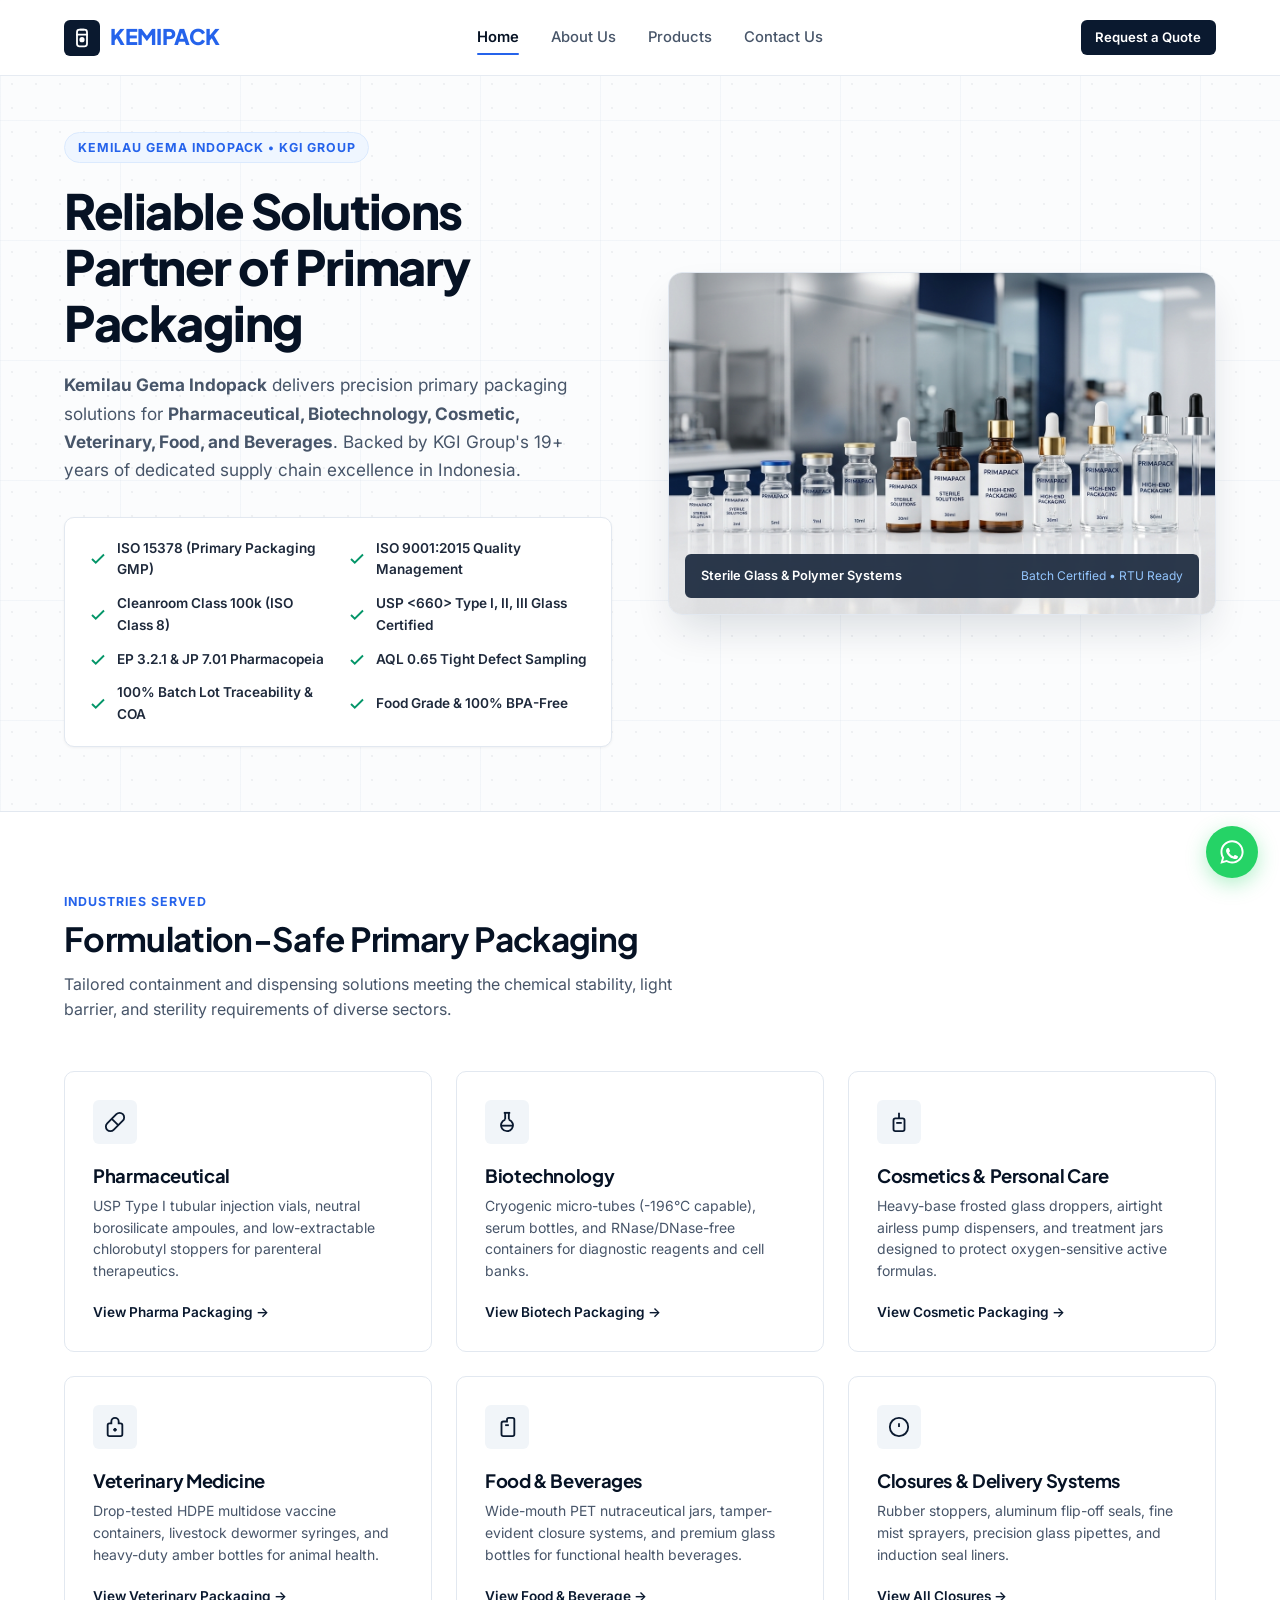
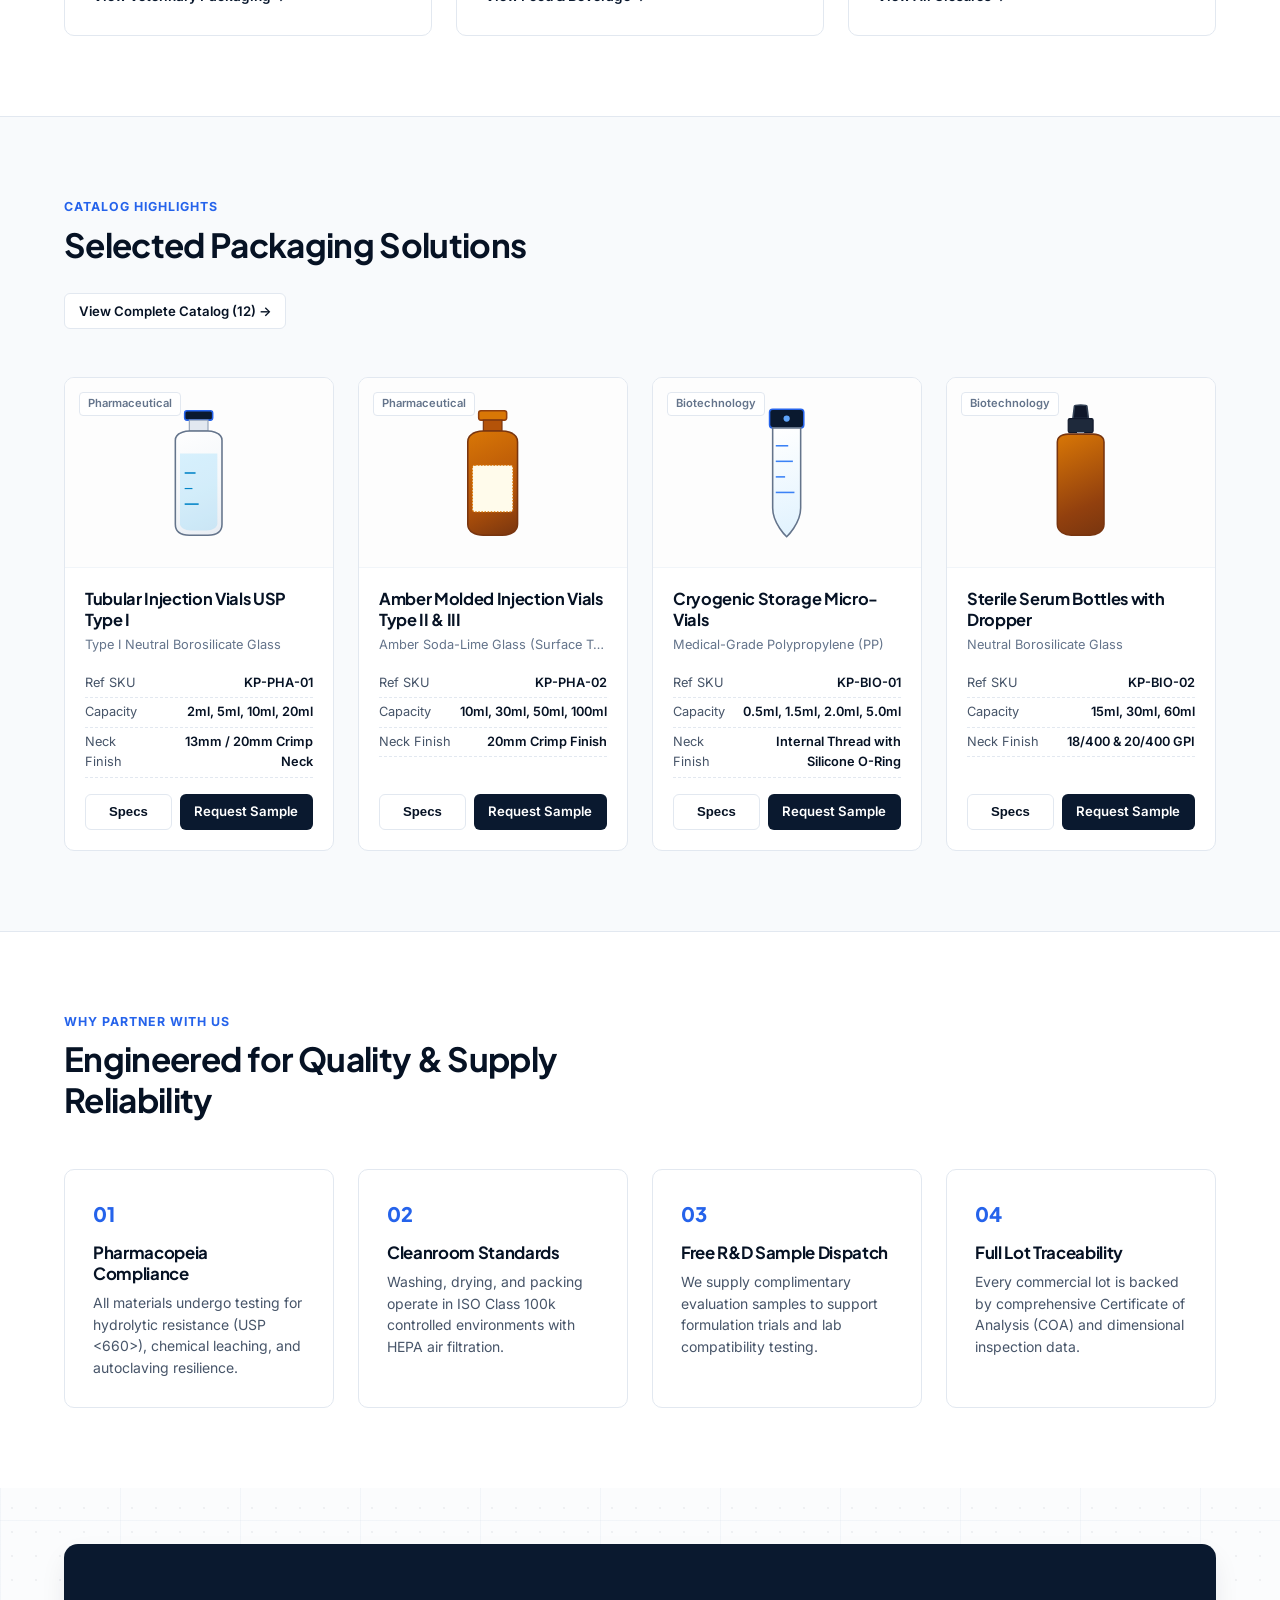
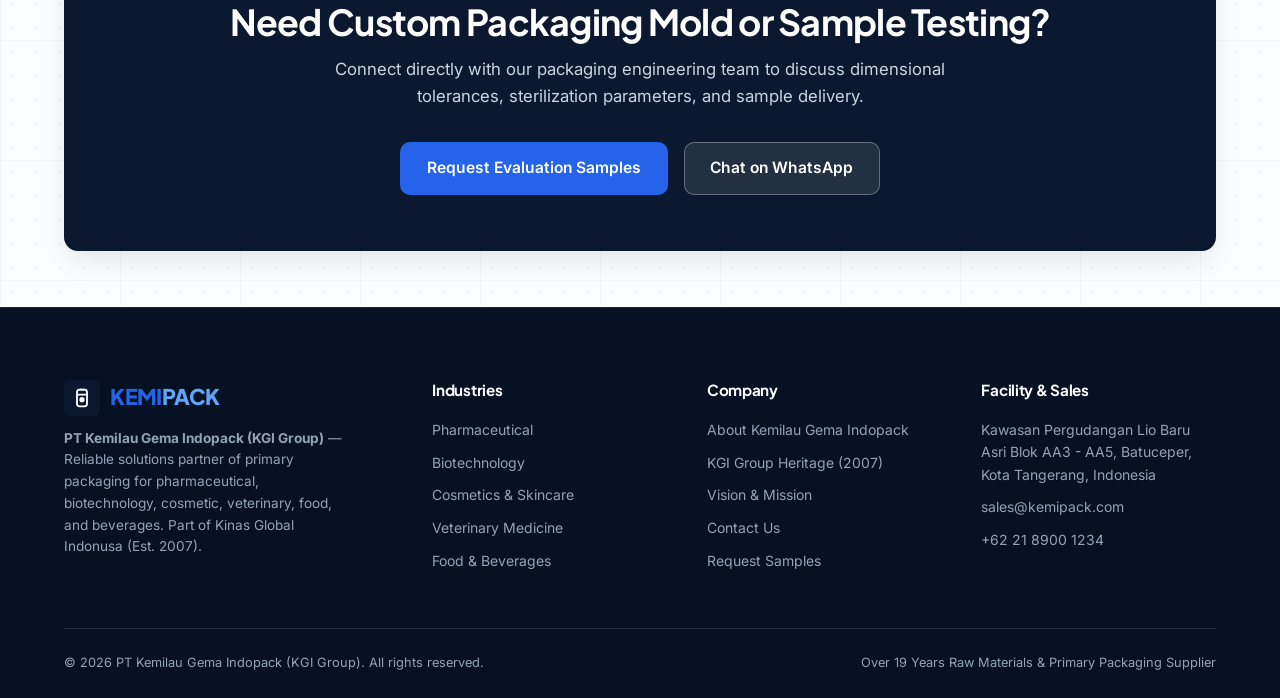
==== index.html @ 0307cdf8 "Initial commit for Kemi-Pack website" ====
<!DOCTYPE html>
<html lang="en">
<head>
  <meta charset="UTF-8">
  <meta name="viewport" content="width=device-width, initial-scale=1.0">
  <title>Kemi Pack — Primary Packaging Solutions Partner</title>
  <meta name="description" content="Reliable solutions partner of primary packaging for pharmaceutical, biotechnology, cosmetic, veterinary, food, and beverages. ISO 15378 and cleanroom standards.">
  
  <link rel="stylesheet" href="css/style.css">
</head>
<body>

  <!-- Site Header -->
  <header class="site-header">
    <div class="container nav-wrapper">
      <a href="index.html" class="brand-logo" aria-label="Kemi Pack Home">
        <div class="brand-icon">
          <svg viewBox="0 0 24 24" fill="none" stroke="currentColor" stroke-width="2.2" stroke-linecap="round" stroke-linejoin="round">
            <rect x="6" y="2" width="12" height="20" rx="3" />
            <line x1="10" y1="2" x2="14" y2="2" />
            <line x1="6" y1="8" x2="18" y2="8" />
            <circle cx="12" cy="14" r="2" fill="currentColor" />
          </svg>
        </div>
        <span>KEMI<span>PACK</span></span>
      </a>

      <nav aria-label="Main Navigation">
        <ul class="nav-menu">
          <li><a href="index.html" class="nav-link active">Home</a></li>
          <li><a href="about.html" class="nav-link">About Us</a></li>
          <li><a href="products.html" class="nav-link">Products</a></li>
          <li><a href="contact.html" class="nav-link">Contact Us</a></li>
        </ul>
      </nav>

      <div class="nav-actions">
        <a href="contact.html" class="btn btn-primary btn-sm">Request a Quote</a>
        <button class="mobile-toggle" aria-label="Toggle navigation menu" aria-expanded="false">
          <span></span>
          <span></span>
          <span></span>
        </button>
      </div>
    </div>
  </header>

  <!-- Mobile Drawer Menu -->
  <div class="mobile-drawer" role="dialog" aria-modal="true">
    <a href="index.html" class="nav-link active">Home</a>
    <a href="about.html" class="nav-link">About Us</a>
    <a href="products.html" class="nav-link">Products</a>
    <a href="contact.html" class="nav-link">Contact Us</a>
    <a href="contact.html" class="btn btn-primary" style="margin-top: 0.5rem; text-align: center;">Request a Quote (RFQ)</a>
  </div>

  <main>
    <!-- Hero Section with Real Packaging Hero Banner -->
    <section class="hero">
      <div class="container hero-grid">
        <div class="hero-content">
          <div class="hero-tag">
            KEMILAU GEMA INDOPACK &bull; KGI GROUP
          </div>
          <h1 class="hero-title">
            Reliable Solutions Partner of Primary Packaging
          </h1>
          <p class="hero-desc">
            <strong>Kemilau Gema Indopack</strong> delivers precision primary packaging solutions for <strong>Pharmaceutical, Biotechnology, Cosmetic, Veterinary, Food, and Beverages</strong>. Backed by KGI Group's 19+ years of dedicated supply chain excellence in Indonesia.
          </p>
          <!-- Expanded ISO & Regulatory Standards Checklist -->
          <div class="hero-iso-checklist">
            <div class="hero-iso-item">
              <svg viewBox="0 0 24 24" fill="none" stroke="currentColor" stroke-width="2.5"><polyline points="20 6 9 17 4 12"/></svg>
              <span>ISO 15378 (Primary Packaging GMP)</span>
            </div>
            <div class="hero-iso-item">
              <svg viewBox="0 0 24 24" fill="none" stroke="currentColor" stroke-width="2.5"><polyline points="20 6 9 17 4 12"/></svg>
              <span>ISO 9001:2015 Quality Management</span>
            </div>
            <div class="hero-iso-item">
              <svg viewBox="0 0 24 24" fill="none" stroke="currentColor" stroke-width="2.5"><polyline points="20 6 9 17 4 12"/></svg>
              <span>Cleanroom Class 100k (ISO Class 8)</span>
            </div>
            <div class="hero-iso-item">
              <svg viewBox="0 0 24 24" fill="none" stroke="currentColor" stroke-width="2.5"><polyline points="20 6 9 17 4 12"/></svg>
              <span>USP &lt;660&gt; Type I, II, III Glass Certified</span>
            </div>
            <div class="hero-iso-item">
              <svg viewBox="0 0 24 24" fill="none" stroke="currentColor" stroke-width="2.5"><polyline points="20 6 9 17 4 12"/></svg>
              <span>EP 3.2.1 &amp; JP 7.01 Pharmacopeia</span>
            </div>
            <div class="hero-iso-item">
              <svg viewBox="0 0 24 24" fill="none" stroke="currentColor" stroke-width="2.5"><polyline points="20 6 9 17 4 12"/></svg>
              <span>AQL 0.65 Tight Defect Sampling</span>
            </div>
            <div class="hero-iso-item">
              <svg viewBox="0 0 24 24" fill="none" stroke="currentColor" stroke-width="2.5"><polyline points="20 6 9 17 4 12"/></svg>
              <span>100% Batch Lot Traceability &amp; COA</span>
            </div>
            <div class="hero-iso-item">
              <svg viewBox="0 0 24 24" fill="none" stroke="currentColor" stroke-width="2.5"><polyline points="20 6 9 17 4 12"/></svg>
              <span>Food Grade &amp; 100% BPA-Free</span>
            </div>
          </div>
        </div>

        <!-- Real Photographic Hero Banner -->
        <div class="hero-banner-container">
          <img src="assets/hero-banner.jpg" alt="Kemi Pack Pharmaceutical and Cosmetic Primary Packaging Line" class="hero-banner-img">
          <div class="hero-banner-badge">
            <span>Sterile Glass &amp; Polymer Systems</span>
            <span>Batch Certified • RTU Ready</span>
          </div>
        </div>
      </div>
    </section>

    <!-- Industry Sectors (Clean 3x2 Grid) -->
    <section class="section" style="background: var(--color-white); border-top: 1px solid var(--slate-200);">
      <div class="container">
        <div class="section-head">
          <div class="section-subtitle">Industries Served</div>
          <h2 class="section-title">Formulation-Safe Primary Packaging</h2>
          <p class="section-desc">
            Tailored containment and dispensing solutions meeting the chemical stability, light barrier, and sterility requirements of diverse sectors.
          </p>
        </div>

        <div class="industry-grid">
          <!-- Pharmaceutical -->
          <div class="industry-box">
            <div class="industry-icon">
              <svg width="22" height="22" viewBox="0 0 24 24" fill="none" stroke="currentColor" stroke-width="2"><path d="m10.5 20.5 10-10a4.95 4.95 0 1 0-7-7l-10 10a4.95 4.95 0 1 0 7 7Z"/><path d="m8.5 8.5 7 7"/></svg>
            </div>
            <h3>Pharmaceutical</h3>
            <p>USP Type I tubular injection vials, neutral borosilicate ampoules, and low-extractable chlorobutyl stoppers for parenteral therapeutics.</p>
            <a href="products.html?category=pharma" class="industry-link">View Pharma Packaging &rarr;</a>
          </div>

          <!-- Biotechnology -->
          <div class="industry-box">
            <div class="industry-icon">
              <svg width="22" height="22" viewBox="0 0 24 24" fill="none" stroke="currentColor" stroke-width="2"><path d="M10 2v7.31"/><path d="M14 9.3V1.99"/><path d="M8.5 2h7"/><path d="M14 9.3a6.5 6.5 0 1 1-4 0"/><path d="M5.52 16h12.96"/></svg>
            </div>
            <h3>Biotechnology</h3>
            <p>Cryogenic micro-tubes (-196°C capable), serum bottles, and RNase/DNase-free containers for diagnostic reagents and cell banks.</p>
            <a href="products.html?category=biotech" class="industry-link">View Biotech Packaging &rarr;</a>
          </div>

          <!-- Cosmetics -->
          <div class="industry-box">
            <div class="industry-icon">
              <svg width="22" height="22" viewBox="0 0 24 24" fill="none" stroke="currentColor" stroke-width="2"><path d="M12 2v6"/><path d="M8 8h8a2 2 0 0 1 2 2v10a2 2 0 0 1-2 2H8a2 2 0 0 1-2-2V10a2 2 0 0 1 2-2Z"/><path d="M9 13h6"/></svg>
            </div>
            <h3>Cosmetics &amp; Personal Care</h3>
            <p>Heavy-base frosted glass droppers, airtight airless pump dispensers, and treatment jars designed to protect oxygen-sensitive active formulas.</p>
            <a href="products.html?category=cosmetic" class="industry-link">View Cosmetic Packaging &rarr;</a>
          </div>

          <!-- Veterinary -->
          <div class="industry-box">
            <div class="industry-icon">
              <svg width="22" height="22" viewBox="0 0 24 24" fill="none" stroke="currentColor" stroke-width="2"><path d="M12 2a4 4 0 0 0-4 4v2H6a2 2 0 0 0-2 2v10a2 2 0 0 0 2 2h12a2 2 0 0 0 2-2V10a2 2 0 0 0-2-2h-2V6a4 4 0 0 0-4-4Z"/><line x1="12" y1="13" x2="12" y2="17"/><line x1="10" y1="15" x2="14" y2="15"/></svg>
            </div>
            <h3>Veterinary Medicine</h3>
            <p>Drop-tested HDPE multidose vaccine containers, livestock dewormer syringes, and heavy-duty amber bottles for animal health.</p>
            <a href="products.html?category=vet" class="industry-link">View Veterinary Packaging &rarr;</a>
          </div>

          <!-- Food & Beverages -->
          <div class="industry-box">
            <div class="industry-icon">
              <svg width="22" height="22" viewBox="0 0 24 24" fill="none" stroke="currentColor" stroke-width="2"><path d="M18 2h-4a2 2 0 0 0-2 2v2H8a2 2 0 0 0-2 2v12a2 2 0 0 0 2 2h10a2 2 0 0 0 2-2V4a2 2 0 0 0-2-2Z"/><path d="M10 10h4"/></svg>
            </div>
            <h3>Food &amp; Beverages</h3>
            <p>Wide-mouth PET nutraceutical jars, tamper-evident closure systems, and premium glass bottles for functional health beverages.</p>
            <a href="products.html?category=food" class="industry-link">View Food &amp; Beverage &rarr;</a>
          </div>

          <!-- Specialty Closures -->
          <div class="industry-box">
            <div class="industry-icon">
              <svg width="22" height="22" viewBox="0 0 24 24" fill="none" stroke="currentColor" stroke-width="2"><circle cx="12" cy="12" r="10"/><line x1="12" y1="8" x2="12" y2="12"/><line x1="12" y1="16" x2="12.01" y2="16"/></svg>
            </div>
            <h3>Closures &amp; Delivery Systems</h3>
            <p>Rubber stoppers, aluminum flip-off seals, fine mist sprayers, precision glass pipettes, and induction seal liners.</p>
            <a href="products.html" class="industry-link">View All Closures &rarr;</a>
          </div>
        </div>
      </div>
    </section>

    <!-- Featured Products Showcase -->
    <section class="section" style="background: var(--color-bg-light); border-top: 1px solid var(--slate-200);">
      <div class="container">
        <div class="section-head" style="display: flex; justify-content: space-between; align-items: flex-end; flex-wrap: wrap; gap: 1rem;">
          <div>
            <div class="section-subtitle">Catalog Highlights</div>
            <h2 class="section-title">Selected Packaging Solutions</h2>
          </div>
          <a href="products.html" class="btn btn-outline btn-sm">
            View Complete Catalog (12) &rarr;
          </a>
        </div>

        <div class="showcase-grid" id="featuredProductsGrid">
          <!-- Populated via js/main.js -->
        </div>
      </div>
    </section>

    <!-- Core Quality Pillars -->
    <section class="section" style="background: var(--color-white); border-top: 1px solid var(--slate-200);">
      <div class="container">
        <div class="section-head">
          <div class="section-subtitle">Why Partner With Us</div>
          <h2 class="section-title">Engineered for Quality &amp; Supply Reliability</h2>
        </div>

        <div class="pillars-grid">
          <div class="pillar-card">
            <div class="pillar-index">01</div>
            <h4>Pharmacopeia Compliance</h4>
            <p>All materials undergo testing for hydrolytic resistance (USP &lt;660&gt;), chemical leaching, and autoclaving resilience.</p>
          </div>
          <div class="pillar-card">
            <div class="pillar-index">02</div>
            <h4>Cleanroom Standards</h4>
            <p>Washing, drying, and packing operate in ISO Class 100k controlled environments with HEPA air filtration.</p>
          </div>
          <div class="pillar-card">
            <div class="pillar-index">03</div>
            <h4>Free R&amp;D Sample Dispatch</h4>
            <p>We supply complimentary evaluation samples to support formulation trials and lab compatibility testing.</p>
          </div>
          <div class="pillar-card">
            <div class="pillar-index">04</div>
            <h4>Full Lot Traceability</h4>
            <p>Every commercial lot is backed by comprehensive Certificate of Analysis (COA) and dimensional inspection data.</p>
          </div>
        </div>
      </div>
    </section>

    <!-- CTA Section -->
    <section class="section-sm">
      <div class="container">
        <div class="cta-box">
          <h2>Need Custom Packaging Mold or Sample Testing?</h2>
          <p>
            Connect directly with our packaging engineering team to discuss dimensional tolerances, sterilization parameters, and sample delivery.
          </p>
          <div class="cta-buttons">
            <a href="contact.html" class="btn btn-accent btn-lg">Request Evaluation Samples</a>
            <a href="https://wa.me/6281234567890?text=Hello%20Kemi%20Pack,%20we%20would%20like%20to%20inquire%20about%20primary%20packaging%20solutions" target="_blank" rel="noopener" class="btn btn-outline btn-lg" style="background: rgba(255,255,255,0.1); border-color: rgba(255,255,255,0.3); color: #fff;">Chat on WhatsApp</a>
          </div>
        </div>
      </div>
    </section>
  </main>

  <!-- Product Modal -->
  <div class="modal-overlay" id="productQuickModal" role="dialog" aria-modal="true">
    <div class="modal-container">
      <button class="modal-close-btn" aria-label="Close modal">&times;</button>
      <div class="modal-grid">
        <div class="modal-image-col" id="modalProductImage"></div>
        <div class="modal-info-col">
          <h3 style="font-size: 1.4rem; color: var(--navy-950); margin-bottom: 0.25rem;" id="modalProductTitle"></h3>
          <div style="font-size: 0.825rem; color: var(--slate-500); margin-bottom: 1rem;" id="modalProductSku"></div>
          <p id="modalProductDesc" style="font-size: 0.9rem; color: var(--slate-600); line-height: 1.55; margin-bottom: 1.25rem;"></p>
          
          <h4 style="font-size: 0.85rem; text-transform: uppercase; letter-spacing: 0.05em; color: var(--navy-950); margin-bottom: 0.5rem;">Technical Specifications:</h4>
          <div id="modalProductSpecs"></div>

          <div style="margin-top: 1.5rem; display: flex; gap: 0.75rem;">
            <a href="contact.html" id="modalRequestSampleBtn" class="btn btn-primary btn-sm">Request Sample</a>
            <button class="btn btn-outline btn-sm" onclick="document.getElementById('productQuickModal').classList.remove('active'); document.body.style.overflow='';">Close</button>
          </div>
        </div>
      </div>
    </div>
  </div>

  <!-- Floating WhatsApp Action -->
  <a href="https://wa.me/6281234567890?text=Hello%20Kemi%20Pack,%20we%20would%20like%20to%20inquire%20about%20primary%20packaging%20solutions" target="_blank" rel="noopener" class="floating-wa-btn" aria-label="Chat on WhatsApp">
    <svg viewBox="0 0 24 24" fill="currentColor">
      <path d="M12.04 2c-5.46 0-9.91 4.45-9.91 9.91 0 1.75.46 3.45 1.32 4.95L2.05 22l5.25-1.38c1.45.79 3.08 1.21 4.74 1.21 5.46 0 9.91-4.45 9.91-9.91 0-2.65-1.03-5.14-2.9-7.01A9.816 9.816 0 0 0 12.04 2m.01 1.67c2.2 0 4.26.86 5.82 2.42a8.225 8.225 0 0 1 2.41 5.83c0 4.54-3.7 8.24-8.24 8.24-1.48 0-2.93-.4-4.2-1.15l-.3-.18-3.12.82.83-3.04-.2-.31a8.196 8.196 0 0 1-1.26-4.38c0-4.54 3.7-8.24 8.24-8.24m4.52 11.66c-.25-.13-1.47-.72-1.7-.81-.23-.08-.39-.13-.56.13-.17.25-.64.81-.79.97-.14.17-.29.19-.54.06-.25-.13-1.06-.39-2.03-1.25-.75-.67-1.26-1.5-1.41-1.75-.14-.25-.02-.39.11-.51.11-.11.25-.29.37-.44.13-.14.17-.25.25-.42.08-.17.04-.31-.02-.44-.06-.13-.56-1.35-.77-1.85-.2-.49-.4-.42-.56-.43h-.47c-.17 0-.44.06-.67.31-.23.25-.88.86-.88 2.1 0 1.24.9 2.44 1.03 2.61.13.17 1.78 2.71 4.3 3.8.6.26 1.07.41 1.44.53.61.19 1.16.17 1.6.1.49-.07 1.47-.6 1.68-1.18.21-.58.21-1.08.15-1.18-.06-.1-.23-.17-.48-.29z"/>
    </svg>
  </a>

  <!-- Footer -->
  <footer class="site-footer">
    <div class="container">
      <div class="footer-grid">
        <div>
          <a href="index.html" class="brand-logo" style="color: #ffffff; margin-bottom: 0.75rem;">
            <div class="brand-icon">
              <svg viewBox="0 0 24 24" fill="none" stroke="currentColor" stroke-width="2.2" stroke-linecap="round" stroke-linejoin="round">
                <rect x="6" y="2" width="12" height="20" rx="3" />
                <line x1="10" y1="2" x2="14" y2="2" />
                <line x1="6" y1="8" x2="18" y2="8" />
                <circle cx="12" cy="14" r="2" fill="currentColor" />
              </svg>
            </div>
            <span>KEMI<span style="color: #60a5fa;">PACK</span></span>
          </a>
          <p style="font-size: 0.85rem; line-height: 1.6; max-width: 280px; margin-top: 0.5rem;">
            <strong>PT Kemilau Gema Indopack (KGI Group)</strong> — Reliable solutions partner of primary packaging for pharmaceutical, biotechnology, cosmetic, veterinary, food, and beverages. Part of Kinas Global Indonusa (Est. 2007).
          </p>
        </div>

        <div class="footer-col">
          <h4>Industries</h4>
          <ul class="footer-links">
            <li><a href="products.html?category=pharma">Pharmaceutical</a></li>
            <li><a href="products.html?category=biotech">Biotechnology</a></li>
            <li><a href="products.html?category=cosmetic">Cosmetics &amp; Skincare</a></li>
            <li><a href="products.html?category=vet">Veterinary Medicine</a></li>
            <li><a href="products.html?category=food">Food &amp; Beverages</a></li>
          </ul>
        </div>

        <div class="footer-col">
          <h4>Company</h4>
          <ul class="footer-links">
            <li><a href="about.html">About Kemilau Gema Indopack</a></li>
            <li><a href="about.html#standards">KGI Group Heritage (2007)</a></li>
            <li><a href="about.html">Vision &amp; Mission</a></li>
            <li><a href="contact.html">Contact Us</a></li>
            <li><a href="contact.html">Request Samples</a></li>
          </ul>
        </div>

        <div class="footer-col">
          <h4>Facility &amp; Sales</h4>
          <ul class="footer-links">
            <li>Kawasan Pergudangan Lio Baru Asri Blok AA3 - AA5, Batuceper, Kota Tangerang, Indonesia</li>
            <li><a href="mailto:sales@kemipack.com">sales@kemipack.com</a></li>
            <li>+62 21 8900 1234</li>
          </ul>
        </div>
      </div>

      <div class="footer-bottom">
        <div>&copy; 2026 PT Kemilau Gema Indopack (KGI Group). All rights reserved.</div>
        <div>Over 19 Years Raw Materials &amp; Primary Packaging Supplier</div>
      </div>
    </div>
  </footer>

  <script src="js/products-data.js"></script>
  <script src="js/main.js"></script>
</body>
</html>
---- css/style.css ----
/* ==========================================================================
   KEMI PACK — Corporate Design System
   Refined, Human-Crafted Industrial B2B Aesthetic
   Theme: Pure White with Deep Navy Accents & Subtle Technical Pattern
   ========================================================================== */

@import url('https://fonts.googleapis.com/css2?family=Inter:wght@400;500;600;700&family=Plus+Jakarta+Sans:wght@500;600;700;800&display=swap');

:root {
  /* Colors */
  --color-white: #ffffff;
  --color-bg-light: #f8fafc;
  --color-bg-subtle: #f1f5f9;
  
  /* Navy Brand Hierarchy */
  --navy-950: #061224;
  --navy-900: #0a192f;
  --navy-800: #132b4f;
  --navy-700: #1e3a8a;
  
  /* Blue Accent */
  --blue-600: #2563eb;
  --blue-700: #1d4ed8;
  --blue-50: #eff6ff;
  --blue-100: #dbeafe;
  
  /* Neutral Slate */
  --slate-900: #0f172a;
  --slate-800: #1e293b;
  --slate-600: #475569;
  --slate-500: #64748b;
  --slate-400: #94a3b8;
  --slate-200: #e2e8f0;
  --slate-100: #f1f5f9;
  
  /* Radii & Shadows */
  --radius-sm: 6px;
  --radius-md: 10px;
  --radius-lg: 14px;
  --radius-xl: 20px;
  --radius-full: 9999px;
  
  --shadow-sm: 0 1px 3px rgba(10, 25, 47, 0.05);
  --shadow-md: 0 4px 14px -2px rgba(10, 25, 47, 0.07);
  --shadow-lg: 0 12px 28px -4px rgba(10, 25, 47, 0.1);
  --shadow-xl: 0 20px 40px -8px rgba(10, 25, 47, 0.14);
  
  --header-height: 76px;
  --container-max: 1200px;
}

/* ==========================================================================
   Base & Textured Background Pattern
   ========================================================================== */
*, *::before, *::after {
  box-sizing: border-box;
  margin: 0;
  padding: 0;
}

html {
  scroll-behavior: smooth;
  font-size: 16px;
  -webkit-font-smoothing: antialiased;
}

body {
  font-family: 'Inter', -apple-system, BlinkMacSystemFont, sans-serif;
  color: var(--slate-600);
  background-color: #fbfcfd;
  /* Sophisticated technical micro-dot grid pattern */
  background-image: 
    radial-gradient(rgba(10, 25, 47, 0.05) 1px, transparent 1px),
    linear-gradient(to right, rgba(226, 232, 240, 0.35) 1px, transparent 1px),
    linear-gradient(to bottom, rgba(226, 232, 240, 0.35) 1px, transparent 1px);
  background-size: 24px 24px, 120px 120px, 120px 120px;
  background-position: 0 0, 0 0, 0 0;
  line-height: 1.6;
  overflow-x: hidden;
}

h1, h2, h3, h4, h5 {
  font-family: 'Plus Jakarta Sans', sans-serif;
  color: var(--navy-950);
  line-height: 1.25;
  letter-spacing: -0.02em;
}

a {
  color: inherit;
  text-decoration: none;
  transition: color 0.15s ease;
}

img {
  display: block;
  max-width: 100%;
}

.container {
  width: 100%;
  max-width: var(--container-max);
  margin-inline: auto;
  padding-inline: 1.5rem;
}

/* ==========================================================================
   Header & Navigation
   ========================================================================== */
.site-header {
  position: fixed;
  top: 0;
  left: 0;
  right: 0;
  height: var(--header-height);
  background-color: rgba(255, 255, 255, 0.92);
  backdrop-filter: blur(12px);
  -webkit-backdrop-filter: blur(12px);
  border-bottom: 1px solid rgba(226, 232, 240, 0.85);
  z-index: 1000;
  transition: height 0.2s ease, box-shadow 0.2s ease;
}

.site-header.scrolled {
  height: 68px;
  box-shadow: var(--shadow-sm);
}

.nav-wrapper {
  display: flex;
  align-items: center;
  justify-content: space-between;
  height: 100%;
}

.brand-logo {
  display: flex;
  align-items: center;
  gap: 0.65rem;
  font-family: 'Plus Jakarta Sans', sans-serif;
  font-weight: 800;
  font-size: 1.35rem;
  color: var(--navy-950);
  letter-spacing: -0.03em;
}

.brand-icon {
  width: 36px;
  height: 36px;
  background: var(--navy-900);
  border-radius: var(--radius-sm);
  display: flex;
  align-items: center;
  justify-content: center;
  color: var(--color-white);
}

.brand-icon svg {
  width: 20px;
  height: 20px;
}

.brand-logo span {
  color: var(--blue-600);
}

.nav-menu {
  display: flex;
  align-items: center;
  list-style: none;
  gap: 2rem;
}

.nav-link {
  font-weight: 500;
  font-size: 0.925rem;
  color: var(--slate-600);
  position: relative;
  padding: 0.4rem 0;
  transition: color 0.15s ease;
}

.nav-link:hover,
.nav-link.active {
  color: var(--navy-950);
  font-weight: 600;
}

.nav-link.active::after {
  content: '';
  position: absolute;
  bottom: -2px;
  left: 0;
  width: 100%;
  height: 2px;
  background: var(--blue-600);
  border-radius: 2px;
}

.nav-actions {
  display: flex;
  align-items: center;
  gap: 1rem;
}

/* Button System */
.btn {
  display: inline-flex;
  align-items: center;
  justify-content: center;
  gap: 0.5rem;
  padding: 0.65rem 1.25rem;
  font-weight: 600;
  font-size: 0.9rem;
  border-radius: var(--radius-sm);
  border: 1px solid transparent;
  cursor: pointer;
  transition: all 0.18s ease;
  white-space: nowrap;
}

.btn-primary {
  background: var(--navy-900);
  color: var(--color-white);
}

.btn-primary:hover {
  background: var(--navy-800);
  transform: translateY(-1px);
  box-shadow: var(--shadow-md);
  color: var(--color-white);
}

.btn-accent {
  background: var(--blue-600);
  color: var(--color-white);
}

.btn-accent:hover {
  background: var(--blue-700);
  transform: translateY(-1px);
  box-shadow: var(--shadow-md);
  color: var(--color-white);
}

.btn-outline {
  background: var(--color-white);
  border-color: var(--slate-200);
  color: var(--navy-950);
}

.btn-outline:hover {
  border-color: var(--navy-900);
  color: var(--navy-900);
}

.btn-sm {
  padding: 0.4rem 0.85rem;
  font-size: 0.825rem;
}

.btn-lg {
  padding: 0.8rem 1.6rem;
  font-size: 0.975rem;
  border-radius: var(--radius-md);
}

/* Mobile Toggle */
.mobile-toggle {
  display: none;
  flex-direction: column;
  justify-content: center;
  gap: 5px;
  width: 38px;
  height: 38px;
  background: transparent;
  border: 1px solid var(--slate-200);
  border-radius: var(--radius-sm);
  cursor: pointer;
  padding: 8px;
}

.mobile-toggle span {
  display: block;
  height: 2px;
  width: 100%;
  background-color: var(--navy-950);
  border-radius: 2px;
  transition: all 0.2s ease;
}

.mobile-toggle.active span:nth-child(1) {
  transform: translateY(7px) rotate(45deg);
}

.mobile-toggle.active span:nth-child(2) {
  opacity: 0;
}

.mobile-toggle.active span:nth-child(3) {
  transform: translateY(-7px) rotate(-45deg);
}

.mobile-drawer {
  position: fixed;
  top: var(--header-height);
  left: 0;
  right: 0;
  background: var(--color-white);
  border-bottom: 1px solid var(--slate-200);
  padding: 1.5rem;
  box-shadow: var(--shadow-lg);
  display: flex;
  flex-direction: column;
  gap: 1rem;
  transform: translateY(-110%);
  opacity: 0;
  visibility: hidden;
  transition: all 0.25s ease;
  z-index: 999;
}

.mobile-drawer.open {
  transform: translateY(0);
  opacity: 1;
  visibility: visible;
}

.mobile-drawer .nav-link {
  font-size: 1rem;
  padding: 0.6rem 0;
  border-bottom: 1px solid var(--slate-100);
}

/* ==========================================================================
   Hero Section with Real Packaging Hero Banner
   ========================================================================== */
.hero {
  padding-top: calc(var(--header-height) + 3.5rem);
  padding-bottom: 3.5rem;
  position: relative;
}

.hero-grid {
  display: grid;
  grid-template-columns: 1fr 1fr;
  gap: 3.5rem;
  align-items: center;
}

.hero-tag {
  display: inline-flex;
  align-items: center;
  gap: 0.5rem;
  font-size: 0.775rem;
  font-weight: 700;
  letter-spacing: 0.08em;
  text-transform: uppercase;
  color: var(--blue-600);
  background: var(--blue-50);
  border: 1px solid var(--blue-100);
  padding: 0.3rem 0.8rem;
  border-radius: var(--radius-full);
  margin-bottom: 1.25rem;
}

.hero-title {
  font-size: clamp(2.3rem, 3.8vw, 3.2rem);
  font-weight: 800;
  letter-spacing: -0.03em;
  color: var(--navy-950);
  margin-bottom: 1.25rem;
  line-height: 1.15;
}

.hero-desc {
  font-size: 1.075rem;
  color: var(--slate-600);
  line-height: 1.65;
  margin-bottom: 2rem;
  max-width: 520px;
}

.hero-cta-group {
  display: flex;
  flex-wrap: wrap;
  gap: 0.85rem;
  margin-bottom: 2.5rem;
}

.hero-trust-list {
  display: flex;
  flex-wrap: wrap;
  align-items: center;
  gap: 1.5rem;
  padding-top: 1.5rem;
  border-top: 1px solid var(--slate-200);
  font-size: 0.825rem;
  color: var(--slate-500);
}

.hero-trust-item {
  display: flex;
  align-items: center;
  gap: 0.4rem;
  font-weight: 600;
  color: var(--slate-800);
}

.hero-trust-item svg {
  width: 16px;
  height: 16px;
  color: var(--blue-600);
}

/* Hero Banner Card */
.hero-banner-container {
  position: relative;
  border-radius: var(--radius-lg);
  overflow: hidden;
  box-shadow: var(--shadow-xl);
  border: 1px solid var(--slate-200);
  background: var(--color-white);
}

.hero-banner-img {
  width: 100%;
  height: 100%;
  object-fit: cover;
  display: block;
  aspect-ratio: 16 / 10;
  transition: transform 0.4s ease;
}

.hero-banner-container:hover .hero-banner-img {
  transform: scale(1.02);
}

.hero-banner-badge {
  position: absolute;
  bottom: 1rem;
  left: 1rem;
  right: 1rem;
  background: rgba(10, 25, 47, 0.85);
  backdrop-filter: blur(8px);
  color: var(--color-white);
  padding: 0.75rem 1rem;
  border-radius: var(--radius-sm);
  display: flex;
  align-items: center;
  justify-content: space-between;
  font-size: 0.8rem;
}

.hero-banner-badge span:first-child {
  font-weight: 600;
}

.hero-banner-badge span:last-child {
  color: #93c5fd;
  font-size: 0.75rem;
}

/* ==========================================================================
   Trust Bar
   ========================================================================== */
.trust-strip {
  background: var(--color-white);
  border-block: 1px solid var(--slate-200);
  padding: 1.5rem 0;
  margin-top: 1rem;
}

.trust-strip-inner {
  display: flex;
  align-items: center;
  justify-content: space-between;
  flex-wrap: wrap;
  gap: 1.5rem;
}

.trust-strip-label {
  font-size: 0.8rem;
  font-weight: 700;
  text-transform: uppercase;
  letter-spacing: 0.06em;
  color: var(--slate-400);
}

.trust-strip-items {
  display: flex;
  align-items: center;
  flex-wrap: wrap;
  gap: 2rem;
}

.trust-pill {
  display: inline-flex;
  align-items: center;
  gap: 0.5rem;
  font-size: 0.875rem;
  font-weight: 600;
  color: var(--slate-800);
}

.trust-pill svg {
  width: 18px;
  height: 18px;
  color: var(--blue-600);
}

/* ==========================================================================
   Sections & Layout
   ========================================================================== */
.section {
  padding: 5rem 0;
}

.section-sm {
  padding: 3.5rem 0;
}

.section-head {
  max-width: 620px;
  margin-bottom: 3rem;
}

.section-head.center {
  text-align: center;
  margin-inline: auto;
}

.section-subtitle {
  font-size: 0.775rem;
  font-weight: 700;
  text-transform: uppercase;
  letter-spacing: 0.08em;
  color: var(--blue-600);
  margin-bottom: 0.4rem;
}

.section-title {
  font-size: clamp(1.8rem, 2.6vw, 2.25rem);
  font-weight: 700;
  color: var(--navy-950);
  margin-bottom: 0.75rem;
}

.section-desc {
  font-size: 1rem;
  color: var(--slate-600);
  line-height: 1.6;
}

/* ==========================================================================
   Industry Grid (Clean 3x2, Uncluttered)
   ========================================================================== */
.industry-grid {
  display: grid;
  grid-template-columns: repeat(3, 1fr);
  gap: 1.5rem;
}

.industry-box {
  background: var(--color-white);
  border: 1px solid var(--slate-200);
  border-radius: var(--radius-md);
  padding: 1.75rem;
  transition: all 0.2s ease;
  display: flex;
  flex-direction: column;
}

.industry-box:hover {
  border-color: var(--blue-600);
  transform: translateY(-3px);
  box-shadow: var(--shadow-md);
}

.industry-icon {
  width: 44px;
  height: 44px;
  border-radius: var(--radius-sm);
  background: var(--slate-100);
  color: var(--navy-900);
  display: flex;
  align-items: center;
  justify-content: center;
  margin-bottom: 1.25rem;
  transition: all 0.2s ease;
}

.industry-box:hover .industry-icon {
  background: var(--navy-900);
  color: var(--color-white);
}

.industry-box h3 {
  font-size: 1.15rem;
  margin-bottom: 0.5rem;
  color: var(--navy-950);
}

.industry-box p {
  font-size: 0.875rem;
  color: var(--slate-600);
  line-height: 1.55;
  margin-bottom: 1.25rem;
  flex-grow: 1;
}

.industry-link {
  font-size: 0.85rem;
  font-weight: 600;
  color: var(--navy-900);
  display: inline-flex;
  align-items: center;
  gap: 0.35rem;
}

.industry-link:hover {
  color: var(--blue-600);
  gap: 0.55rem;
}

/* ==========================================================================
   Product Cards (Minimal & Clean)
   ========================================================================== */
.showcase-grid {
  display: grid;
  grid-template-columns: repeat(auto-fill, minmax(270px, 1fr));
  gap: 1.5rem;
}

.product-card {
  background: var(--color-white);
  border: 1px solid var(--slate-200);
  border-radius: var(--radius-md);
  overflow: hidden;
  display: flex;
  flex-direction: column;
  transition: all 0.2s ease;
}

.product-card:hover {
  border-color: var(--slate-400);
  transform: translateY(-3px);
  box-shadow: var(--shadow-md);
}

.product-image-wrap {
  height: 190px;
  background: #fdfdfd;
  display: flex;
  align-items: center;
  justify-content: center;
  padding: 1.25rem;
  position: relative;
  border-bottom: 1px solid var(--slate-100);
}

.product-cat-tag {
  position: absolute;
  top: 0.85rem;
  left: 0.85rem;
  font-size: 0.7rem;
  font-weight: 600;
  color: var(--slate-500);
  background: var(--color-white);
  border: 1px solid var(--slate-200);
  padding: 0.15rem 0.5rem;
  border-radius: 4px;
}

.product-graphic {
  max-height: 140px;
  width: auto;
}

.hero-iso-checklist {
  display: grid;
  grid-template-columns: 1fr 1fr;
  gap: 0.75rem 1.25rem;
  margin-block: 1.5rem 0.5rem;
  padding: 1.25rem 1.5rem;
  background: var(--color-white);
  border: 1px solid var(--slate-200);
  border-radius: var(--radius-md);
  box-shadow: var(--shadow-sm);
}

.hero-iso-item {
  display: flex;
  align-items: center;
  gap: 0.6rem;
  font-size: 0.85rem;
  font-weight: 600;
  color: var(--slate-800);
}

.hero-iso-item svg {
  width: 18px;
  height: 18px;
  color: #059669;
  flex-shrink: 0;
}

@media (max-width: 480px) {
  .hero-iso-checklist {
    grid-template-columns: 1fr;
    gap: 0.6rem;
  }
}

.product-info {
  padding: 1.25rem;
  display: flex;
  flex-direction: column;
  flex-grow: 1;
}

.product-title {
  font-size: 1.025rem;
  font-weight: 700;
  color: var(--navy-950);
  margin-bottom: 0.25rem;
  min-height: 2.6rem;
  display: -webkit-box;
  -webkit-line-clamp: 2;
  -webkit-box-orient: vertical;
  overflow: hidden;
  line-height: 1.3;
}

.product-material {
  font-size: 0.8rem;
  color: var(--slate-500);
  margin-bottom: 0.85rem;
  white-space: nowrap;
  overflow: hidden;
  text-overflow: ellipsis;
}

.product-spec-block {
  display: flex;
  flex-direction: column;
}

.product-spec-line {
  font-size: 0.8rem;
  display: flex;
  justify-content: space-between;
  align-items: center;
  min-height: 28px;
  padding-block: 0.25rem;
  border-bottom: 1px dashed var(--slate-200);
  color: var(--slate-600);
}

.product-spec-line strong {
  color: var(--navy-950);
  font-weight: 600;
  text-align: right;
}

.product-card-actions {
  margin-top: auto;
  padding-top: 1rem;
  display: flex;
  gap: 0.5rem;
}

.product-card-actions .btn {
  flex: 1;
}

/* ==========================================================================
   Catalog Filter Bar
   ========================================================================== */
.filter-toolbar {
  background: var(--color-white);
  border: 1px solid var(--slate-200);
  border-radius: var(--radius-md);
  padding: 1.25rem;
  margin-bottom: 2rem;
  box-shadow: var(--shadow-sm);
}

.filter-pills {
  display: flex;
  flex-wrap: wrap;
  gap: 0.4rem;
}

.filter-btn {
  padding: 0.4rem 0.9rem;
  font-size: 0.825rem;
  font-weight: 600;
  border-radius: var(--radius-full);
  border: 1px solid var(--slate-200);
  background: var(--slate-100);
  color: var(--slate-600);
  cursor: pointer;
  transition: all 0.15s ease;
}

.filter-btn:hover {
  background: var(--slate-200);
  color: var(--navy-950);
}

.filter-btn.active {
  background: var(--navy-900);
  color: var(--color-white);
  border-color: var(--navy-900);
}

/* ==========================================================================
   Pillars & Quality (Authentic Industrial Layout)
   ========================================================================== */
.pillars-grid {
  display: grid;
  grid-template-columns: repeat(4, 1fr);
  gap: 1.5rem;
}

.pillar-card {
  background: var(--color-white);
  border: 1px solid var(--slate-200);
  border-radius: var(--radius-md);
  padding: 1.75rem;
}

.pillar-index {
  font-size: 1.25rem;
  font-weight: 800;
  color: var(--blue-600);
  margin-bottom: 0.75rem;
  font-family: 'Plus Jakarta Sans', sans-serif;
}

.pillar-card h4 {
  font-size: 1.05rem;
  color: var(--navy-950);
  margin-bottom: 0.5rem;
}

.pillar-card p {
  font-size: 0.875rem;
  color: var(--slate-600);
  line-height: 1.55;
}

/* ==========================================================================
   CTA Banner
   ========================================================================== */
.cta-box {
  background: var(--navy-900);
  color: var(--color-white);
  border-radius: var(--radius-lg);
  padding: 3.5rem 2.5rem;
  text-align: center;
  position: relative;
  overflow: hidden;
  box-shadow: var(--shadow-lg);
}

.cta-box h2 {
  color: var(--color-white);
  font-size: clamp(1.8rem, 2.8vw, 2.3rem);
  margin-bottom: 0.75rem;
}

.cta-box p {
  color: #cbd5e1;
  font-size: 1.05rem;
  max-width: 620px;
  margin: 0 auto 2rem;
}

.cta-buttons {
  display: flex;
  justify-content: center;
  flex-wrap: wrap;
  gap: 1rem;
}

/* ==========================================================================
   Modal
   ========================================================================== */
.modal-overlay {
  position: fixed;
  inset: 0;
  background: rgba(6, 18, 36, 0.65);
  backdrop-filter: blur(4px);
  display: flex;
  align-items: center;
  justify-content: center;
  padding: 1.5rem;
  z-index: 2000;
  opacity: 0;
  visibility: hidden;
  transition: all 0.2s ease;
}

.modal-overlay.active {
  opacity: 1;
  visibility: visible;
}

.modal-container {
  background: var(--color-white);
  border-radius: var(--radius-lg);
  max-width: 780px;
  width: 100%;
  max-height: 88vh;
  overflow-y: auto;
  box-shadow: var(--shadow-xl);
  position: relative;
}

.modal-close-btn {
  position: absolute;
  top: 1rem;
  right: 1rem;
  width: 34px;
  height: 34px;
  background: var(--slate-100);
  border: 1px solid var(--slate-200);
  border-radius: 50%;
  display: flex;
  align-items: center;
  justify-content: center;
  cursor: pointer;
  font-size: 1.25rem;
  color: var(--slate-600);
}

.modal-close-btn:hover {
  background: var(--navy-900);
  color: var(--color-white);
}

.modal-grid {
  display: grid;
  grid-template-columns: 1fr 1.35fr;
}

.modal-image-col {
  background: #fdfdfd;
  display: flex;
  align-items: center;
  justify-content: center;
  padding: 2rem;
  border-right: 1px solid var(--slate-200);
}

.modal-info-col {
  padding: 2.25rem;
}

.modal-spec-row {
  display: flex;
  justify-content: space-between;
  font-size: 0.85rem;
  padding-block: 0.4rem;
  border-bottom: 1px solid var(--slate-100);
}

.modal-spec-row .spec-name {
  color: var(--slate-500);
}

.modal-spec-row .spec-val {
  font-weight: 600;
  color: var(--navy-950);
}

/* ==========================================================================
   Forms & Contact
   ========================================================================== */
.contact-grid {
  display: grid;
  grid-template-columns: 1.3fr 0.7fr;
  gap: 2.5rem;
}

.form-card {
  background: var(--color-white);
  border: 1px solid var(--slate-200);
  border-radius: var(--radius-lg);
  padding: 2.25rem;
  box-shadow: var(--shadow-sm);
}

.form-row {
  display: grid;
  grid-template-columns: 1fr 1fr;
  gap: 1.25rem;
  margin-bottom: 1.25rem;
}

.form-group {
  display: flex;
  flex-direction: column;
  gap: 0.35rem;
  margin-bottom: 1.25rem;
}

.form-group label {
  font-size: 0.85rem;
  font-weight: 600;
  color: var(--navy-950);
}

.form-control {
  width: 100%;
  padding: 0.65rem 0.9rem;
  border: 1px solid var(--slate-200);
  border-radius: var(--radius-sm);
  background: #ffffff;
  color: var(--slate-900);
  outline: none;
  font-size: 0.9rem;
  transition: border-color 0.15s ease;
}

.form-control:focus {
  border-color: var(--blue-600);
  box-shadow: 0 0 0 3px rgba(37, 99, 235, 0.12);
}

textarea.form-control {
  resize: vertical;
  min-height: 100px;
}

.info-sidebar {
  display: flex;
  flex-direction: column;
  gap: 1.25rem;
}

.info-box {
  background: var(--color-white);
  border: 1px solid var(--slate-200);
  border-radius: var(--radius-md);
  padding: 1.5rem;
}

.info-box h4 {
  font-size: 1.05rem;
  margin-bottom: 1rem;
  color: var(--navy-950);
}

.contact-line {
  display: flex;
  gap: 0.75rem;
  margin-bottom: 1rem;
  font-size: 0.875rem;
}

.contact-line:last-child {
  margin-bottom: 0;
}

/* ==========================================================================
   Footer
   ========================================================================== */
.site-footer {
  background: var(--navy-950);
  color: #94a3b8;
  padding-top: 4.5rem;
  border-top: 1px solid rgba(255, 255, 255, 0.08);
}

.footer-grid {
  display: grid;
  grid-template-columns: 1.4fr 1fr 1fr 1fr;
  gap: 2.5rem;
  padding-bottom: 3.5rem;
  border-bottom: 1px solid rgba(255, 255, 255, 0.1);
}

.footer-col h4 {
  color: var(--color-white);
  font-size: 0.95rem;
  margin-bottom: 1.25rem;
}

.footer-links {
  list-style: none;
  display: flex;
  flex-direction: column;
  gap: 0.65rem;
  font-size: 0.875rem;
}

.footer-links a:hover {
  color: var(--color-white);
}

.footer-bottom {
  padding: 1.5rem 0;
  display: flex;
  justify-content: space-between;
  align-items: center;
  flex-wrap: wrap;
  gap: 1rem;
  font-size: 0.8rem;
}

/* Floating WhatsApp */
.floating-wa-btn {
  position: fixed;
  bottom: 22px;
  right: 22px;
  background: #25d366;
  color: #ffffff;
  width: 52px;
  height: 52px;
  border-radius: 50%;
  display: flex;
  align-items: center;
  justify-content: center;
  box-shadow: 0 6px 20px rgba(37, 211, 102, 0.35);
  z-index: 990;
  transition: transform 0.2s ease;
}

.floating-wa-btn:hover {
  transform: scale(1.06);
}

.floating-wa-btn svg {
  width: 28px;
  height: 28px;
}

/* ==========================================================================
   Responsive
   ========================================================================== */
@media (max-width: 1024px) {
  .hero-grid {
    grid-template-columns: 1fr;
    gap: 2.5rem;
  }
  .industry-grid {
    grid-template-columns: repeat(2, 1fr);
  }
  .pillars-grid {
    grid-template-columns: repeat(2, 1fr);
  }
  .footer-grid {
    grid-template-columns: repeat(2, 1fr);
  }
}

@media (max-width: 768px) {
  :root {
    --header-height: 68px;
  }
  .nav-menu,
  .nav-actions .btn {
    display: none;
  }
  .mobile-toggle {
    display: flex;
  }
  .industry-grid {
    grid-template-columns: 1fr;
  }
  .pillars-grid {
    grid-template-columns: 1fr;
  }
  .contact-grid {
    grid-template-columns: 1fr;
  }
  .modal-grid {
    grid-template-columns: 1fr;
  }
  .form-row {
    grid-template-columns: 1fr;
  }
  .footer-grid {
    grid-template-columns: 1fr;
  }
}
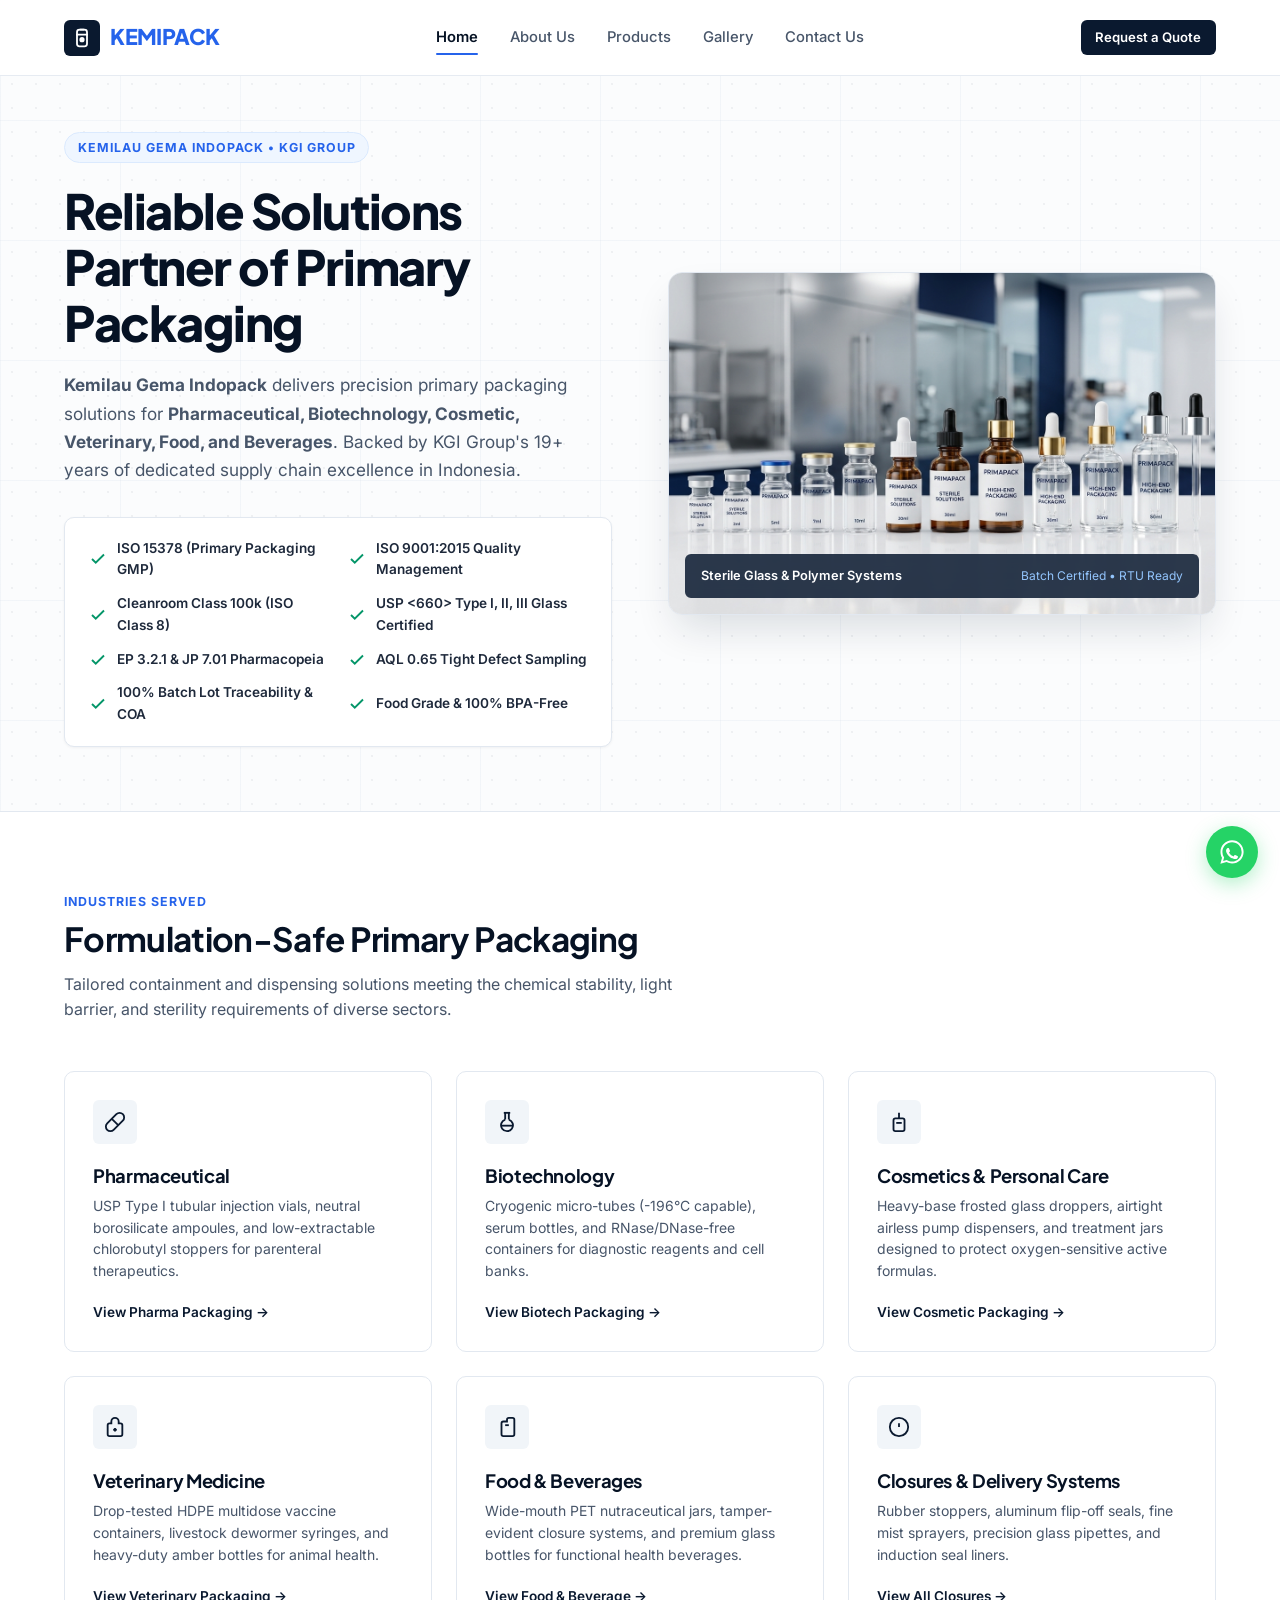
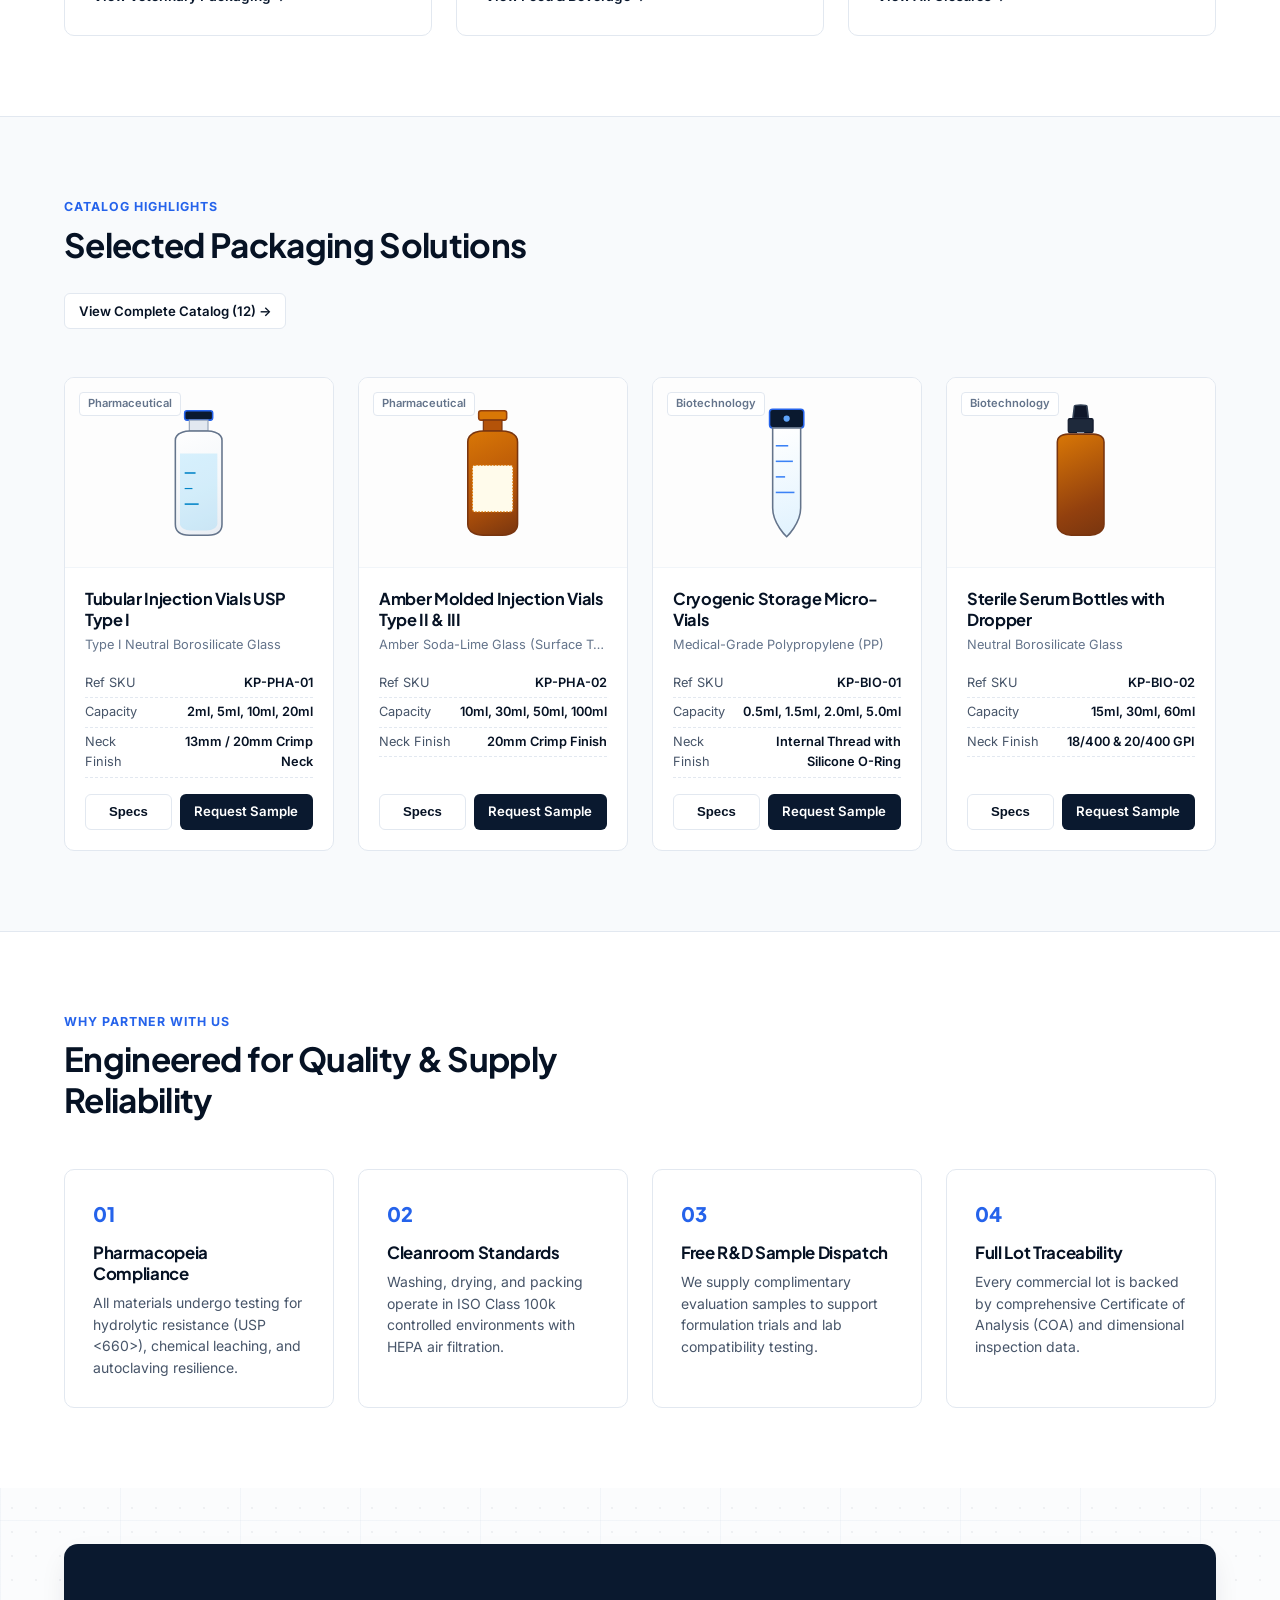
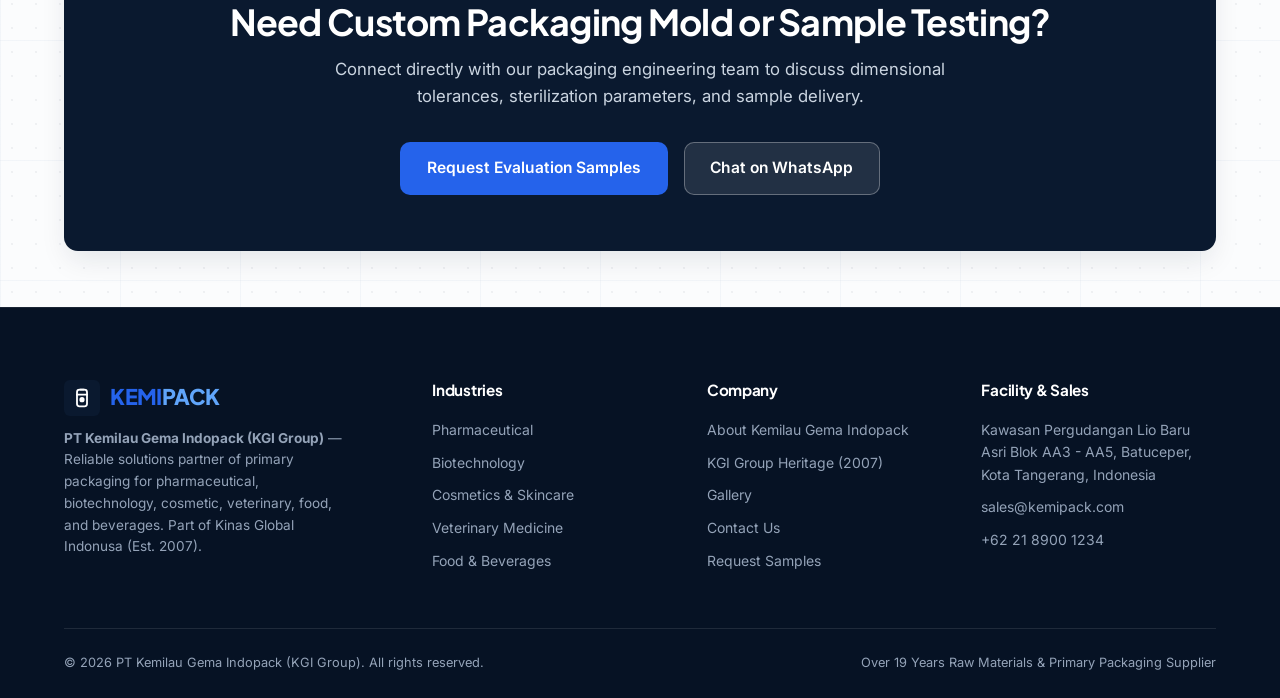
==== commit 34f1a985: "feat: add gallery page with pagination, category filter, and lightbox" ====
--- a/index.html
+++ b/index.html
@@ -30,6 +30,7 @@
           <li><a href="index.html" class="nav-link active">Home</a></li>
           <li><a href="about.html" class="nav-link">About Us</a></li>
           <li><a href="products.html" class="nav-link">Products</a></li>
+          <li><a href="gallery.html" class="nav-link">Gallery</a></li>
           <li><a href="contact.html" class="nav-link">Contact Us</a></li>
         </ul>
       </nav>
@@ -50,6 +51,7 @@
     <a href="index.html" class="nav-link active">Home</a>
     <a href="about.html" class="nav-link">About Us</a>
     <a href="products.html" class="nav-link">Products</a>
+    <a href="gallery.html" class="nav-link">Gallery</a>
     <a href="contact.html" class="nav-link">Contact Us</a>
     <a href="contact.html" class="btn btn-primary" style="margin-top: 0.5rem; text-align: center;">Request a Quote (RFQ)</a>
   </div>
@@ -327,7 +329,7 @@
           <ul class="footer-links">
             <li><a href="about.html">About Kemilau Gema Indopack</a></li>
             <li><a href="about.html#standards">KGI Group Heritage (2007)</a></li>
-            <li><a href="about.html">Vision &amp; Mission</a></li>
+            <li><a href="gallery.html">Gallery</a></li>
             <li><a href="contact.html">Contact Us</a></li>
             <li><a href="contact.html">Request Samples</a></li>
           </ul>
--- a/css/style.css
+++ b/css/style.css
@@ -1187,3 +1187,423 @@
     grid-template-columns: 1fr;
   }
 }
+
+/* ==========================================================================
+   Gallery Page Styles
+   ========================================================================== */
+.gallery-hero {
+  padding-top: calc(var(--header-height) + 4rem);
+  padding-bottom: 3.5rem;
+  background-color: var(--color-bg-light);
+  border-bottom: 1px solid var(--slate-200);
+  text-align: center;
+}
+
+.gallery-hero-content {
+  max-width: 800px;
+  margin: 0 auto;
+  display: flex;
+  flex-direction: column;
+  align-items: center;
+}
+
+.gallery-filter-bar {
+  display: flex;
+  justify-content: space-between;
+  align-items: center;
+  flex-wrap: wrap;
+  gap: 1rem;
+  margin-bottom: 2.5rem;
+}
+
+.gallery-filter-bar .filter-pills {
+  display: flex;
+  gap: 0.5rem;
+  flex-wrap: wrap;
+}
+
+.gallery-filter-bar .filter-btn {
+  display: flex;
+  align-items: center;
+  gap: 0.4rem;
+  padding: 0.5rem 1.25rem;
+  border-radius: var(--radius-full);
+  font-weight: 600;
+  font-size: 0.85rem;
+  background: var(--color-white);
+  border: 1px solid var(--slate-200);
+  color: var(--slate-600);
+  cursor: pointer;
+  transition: all 0.2s ease;
+}
+
+.gallery-filter-bar .filter-btn:hover {
+  border-color: var(--navy-900);
+  color: var(--navy-900);
+}
+
+.gallery-filter-bar .filter-btn.active {
+  background: var(--navy-900);
+  color: var(--color-white);
+  border-color: var(--navy-900);
+}
+
+.gallery-count {
+  font-size: 0.85rem;
+  font-weight: 600;
+  color: var(--slate-500);
+}
+
+/* Uniform Clean Gallery Grid */
+.gallery-grid {
+  display: grid;
+  grid-template-columns: repeat(3, 1fr);
+  gap: 1.75rem;
+}
+
+@media (max-width: 992px) {
+  .gallery-grid {
+    grid-template-columns: repeat(2, 1fr);
+    gap: 1.25rem;
+  }
+}
+
+@media (max-width: 600px) {
+  .gallery-grid {
+    grid-template-columns: 1fr;
+  }
+}
+
+.gallery-item {
+  position: relative;
+  border-radius: var(--radius-lg);
+  overflow: hidden;
+  box-shadow: 0 4px 14px rgba(6, 18, 36, 0.08);
+  border: 1px solid var(--slate-200);
+  background: var(--slate-100);
+  aspect-ratio: 16 / 11;
+  cursor: pointer;
+  transition: transform 0.3s cubic-bezier(0.16, 1, 0.3, 1), box-shadow 0.3s ease, border-color 0.3s ease;
+}
+
+.gallery-item:hover {
+  transform: translateY(-5px);
+  box-shadow: 0 12px 30px rgba(6, 18, 36, 0.16);
+  border-color: var(--blue-600);
+  z-index: 2;
+}
+
+.gallery-item-inner {
+  width: 100%;
+  height: 100%;
+  position: relative;
+}
+
+.gallery-item img {
+  width: 100%;
+  height: 100%;
+  object-fit: cover;
+  transition: transform 0.6s cubic-bezier(0.16, 1, 0.3, 1);
+}
+
+.gallery-item:hover img {
+  transform: scale(1.06);
+}
+
+.gallery-overlay {
+  position: absolute;
+  inset: 0;
+  background: linear-gradient(to top, rgba(6, 18, 36, 0.82) 0%, rgba(6, 18, 36, 0.38) 32%, rgba(6, 18, 36, 0.05) 60%, transparent 75%);
+  display: flex;
+  flex-direction: column;
+  justify-content: flex-end;
+  padding: 1.15rem;
+  opacity: 1;
+  transition: background 0.3s ease;
+}
+
+.gallery-item:hover .gallery-overlay {
+  background: linear-gradient(to top, rgba(6, 18, 36, 0.90) 0%, rgba(6, 18, 36, 0.48) 38%, rgba(6, 18, 36, 0.1) 68%, transparent 85%);
+}
+
+.gallery-overlay-content {
+  transform: translateY(2px);
+  transition: transform 0.3s ease;
+}
+
+.gallery-item:hover .gallery-overlay-content {
+  transform: translateY(0);
+}
+
+.gallery-tag {
+  display: inline-block;
+  font-size: 0.65rem;
+  font-weight: 600;
+  text-transform: uppercase;
+  letter-spacing: 0.05em;
+  background: var(--blue-600);
+  color: var(--color-white);
+  padding: 0.18rem 0.6rem;
+  border-radius: var(--radius-full);
+  margin-bottom: 0.35rem;
+  box-shadow: 0 1px 4px rgba(0, 0, 0, 0.25);
+}
+
+.gallery-overlay h3 {
+  color: var(--color-white);
+  font-size: 0.95rem;
+  font-weight: 600;
+  line-height: 1.3;
+  margin-bottom: 0;
+  letter-spacing: -0.01em;
+  text-shadow: 0 1px 4px rgba(0, 0, 0, 0.6);
+}
+
+.gallery-zoom-btn {
+  position: absolute;
+  top: 1rem;
+  right: 1rem;
+  width: 38px;
+  height: 38px;
+  background: rgba(255, 255, 255, 0.2);
+  backdrop-filter: blur(6px);
+  border: 1px solid rgba(255, 255, 255, 0.35);
+  border-radius: 50%;
+  color: var(--color-white);
+  display: flex;
+  align-items: center;
+  justify-content: center;
+  cursor: pointer;
+  opacity: 0.75;
+  transform: scale(0.9);
+  transition: all 0.3s ease;
+}
+
+.gallery-item:hover .gallery-zoom-btn {
+  opacity: 1;
+  transform: scale(1);
+  background: var(--blue-600);
+  border-color: var(--blue-600);
+}
+
+/* ==========================================================================
+   Gallery Pagination
+   ========================================================================== */
+.gallery-pagination-wrapper {
+  margin-top: 3rem;
+  display: flex;
+  flex-direction: column;
+  align-items: center;
+  gap: 1rem;
+}
+
+.gallery-pagination {
+  display: inline-flex;
+  align-items: center;
+  background: var(--color-white);
+  border: 1px solid var(--slate-200);
+  border-radius: var(--radius-full);
+  padding: 0.35rem;
+  box-shadow: var(--shadow-sm);
+  gap: 0.25rem;
+}
+
+.page-btn {
+  display: inline-flex;
+  align-items: center;
+  gap: 0.4rem;
+  padding: 0.5rem 1rem;
+  border-radius: var(--radius-full);
+  font-size: 0.875rem;
+  font-weight: 600;
+  color: var(--slate-700);
+  background: transparent;
+  border: none;
+  cursor: pointer;
+  transition: all 0.2s ease;
+}
+
+.page-btn:hover:not(:disabled) {
+  background: var(--slate-100);
+  color: var(--navy-900);
+}
+
+.page-btn:disabled {
+  color: var(--slate-300);
+  cursor: not-allowed;
+  opacity: 0.5;
+}
+
+.page-numbers {
+  display: flex;
+  align-items: center;
+  gap: 0.25rem;
+}
+
+.page-num {
+  width: 38px;
+  height: 38px;
+  display: flex;
+  align-items: center;
+  justify-content: center;
+  border-radius: 50%;
+  font-size: 0.875rem;
+  font-weight: 600;
+  color: var(--slate-700);
+  background: transparent;
+  border: none;
+  cursor: pointer;
+  transition: all 0.2s ease;
+}
+
+.page-num:hover:not(.active) {
+  background: var(--slate-100);
+  color: var(--navy-900);
+}
+
+.page-num.active {
+  background: var(--navy-900);
+  color: var(--color-white);
+  box-shadow: 0 2px 8px rgba(6, 18, 36, 0.2);
+}
+
+.pagination-info {
+  font-size: 0.85rem;
+  color: var(--slate-500);
+  font-weight: 500;
+}
+
+/* Lightbox Modal */
+.lightbox-overlay {
+  position: fixed;
+  inset: 0;
+  background: rgba(6, 18, 36, 0.95);
+  backdrop-filter: blur(8px);
+  z-index: 9999;
+  display: flex;
+  align-items: center;
+  justify-content: center;
+  opacity: 0;
+  visibility: hidden;
+  transition: all 0.3s ease;
+}
+
+.lightbox-overlay.active {
+  opacity: 1;
+  visibility: visible;
+}
+
+.lightbox-close {
+  position: absolute;
+  top: 1.5rem;
+  right: 1.5rem;
+  width: 44px;
+  height: 44px;
+  background: rgba(255, 255, 255, 0.1);
+  border: none;
+  border-radius: 50%;
+  color: var(--color-white);
+  font-size: 2rem;
+  display: flex;
+  align-items: center;
+  justify-content: center;
+  cursor: pointer;
+  z-index: 10;
+  transition: background 0.2s ease;
+}
+
+.lightbox-close:hover {
+  background: rgba(255, 255, 255, 0.2);
+}
+
+.lightbox-nav {
+  position: absolute;
+  top: 50%;
+  transform: translateY(-50%);
+  width: 50px;
+  height: 50px;
+  background: rgba(255, 255, 255, 0.1);
+  border: none;
+  border-radius: 50%;
+  color: var(--color-white);
+  display: flex;
+  align-items: center;
+  justify-content: center;
+  cursor: pointer;
+  z-index: 10;
+  transition: background 0.2s ease;
+}
+
+.lightbox-nav:hover {
+  background: rgba(255, 255, 255, 0.2);
+}
+
+.lightbox-prev {
+  left: 1.5rem;
+}
+
+.lightbox-next {
+  right: 1.5rem;
+}
+
+.lightbox-content {
+  max-width: 90vw;
+  max-height: 90vh;
+  display: flex;
+  flex-direction: column;
+  align-items: center;
+}
+
+.lightbox-img {
+  max-width: 100%;
+  max-height: 75vh;
+  object-fit: contain;
+  border-radius: var(--radius-sm);
+  box-shadow: 0 10px 40px rgba(0, 0, 0, 0.5);
+}
+
+.lightbox-caption {
+  margin-top: 1.5rem;
+  text-align: center;
+  max-width: 700px;
+}
+
+.lightbox-caption h3 {
+  color: var(--color-white);
+  font-size: 1.25rem;
+  margin-bottom: 0.25rem;
+}
+
+.lightbox-caption p {
+  color: #94a3b8;
+  font-size: 0.95rem;
+}
+
+.lightbox-tag {
+  display: inline-block;
+  font-size: 0.75rem;
+  font-weight: 700;
+  text-transform: uppercase;
+  color: var(--blue-600);
+  margin-bottom: 0.5rem;
+}
+
+.lightbox-counter {
+  position: absolute;
+  bottom: 1.5rem;
+  left: 50%;
+  transform: translateX(-50%);
+  color: #64748b;
+  font-size: 0.85rem;
+  font-weight: 600;
+  letter-spacing: 0.1em;
+}
+
+@media (max-width: 768px) {
+  .lightbox-nav {
+    display: none;
+  }
+  .lightbox-img {
+    max-height: 60vh;
+  }
+}
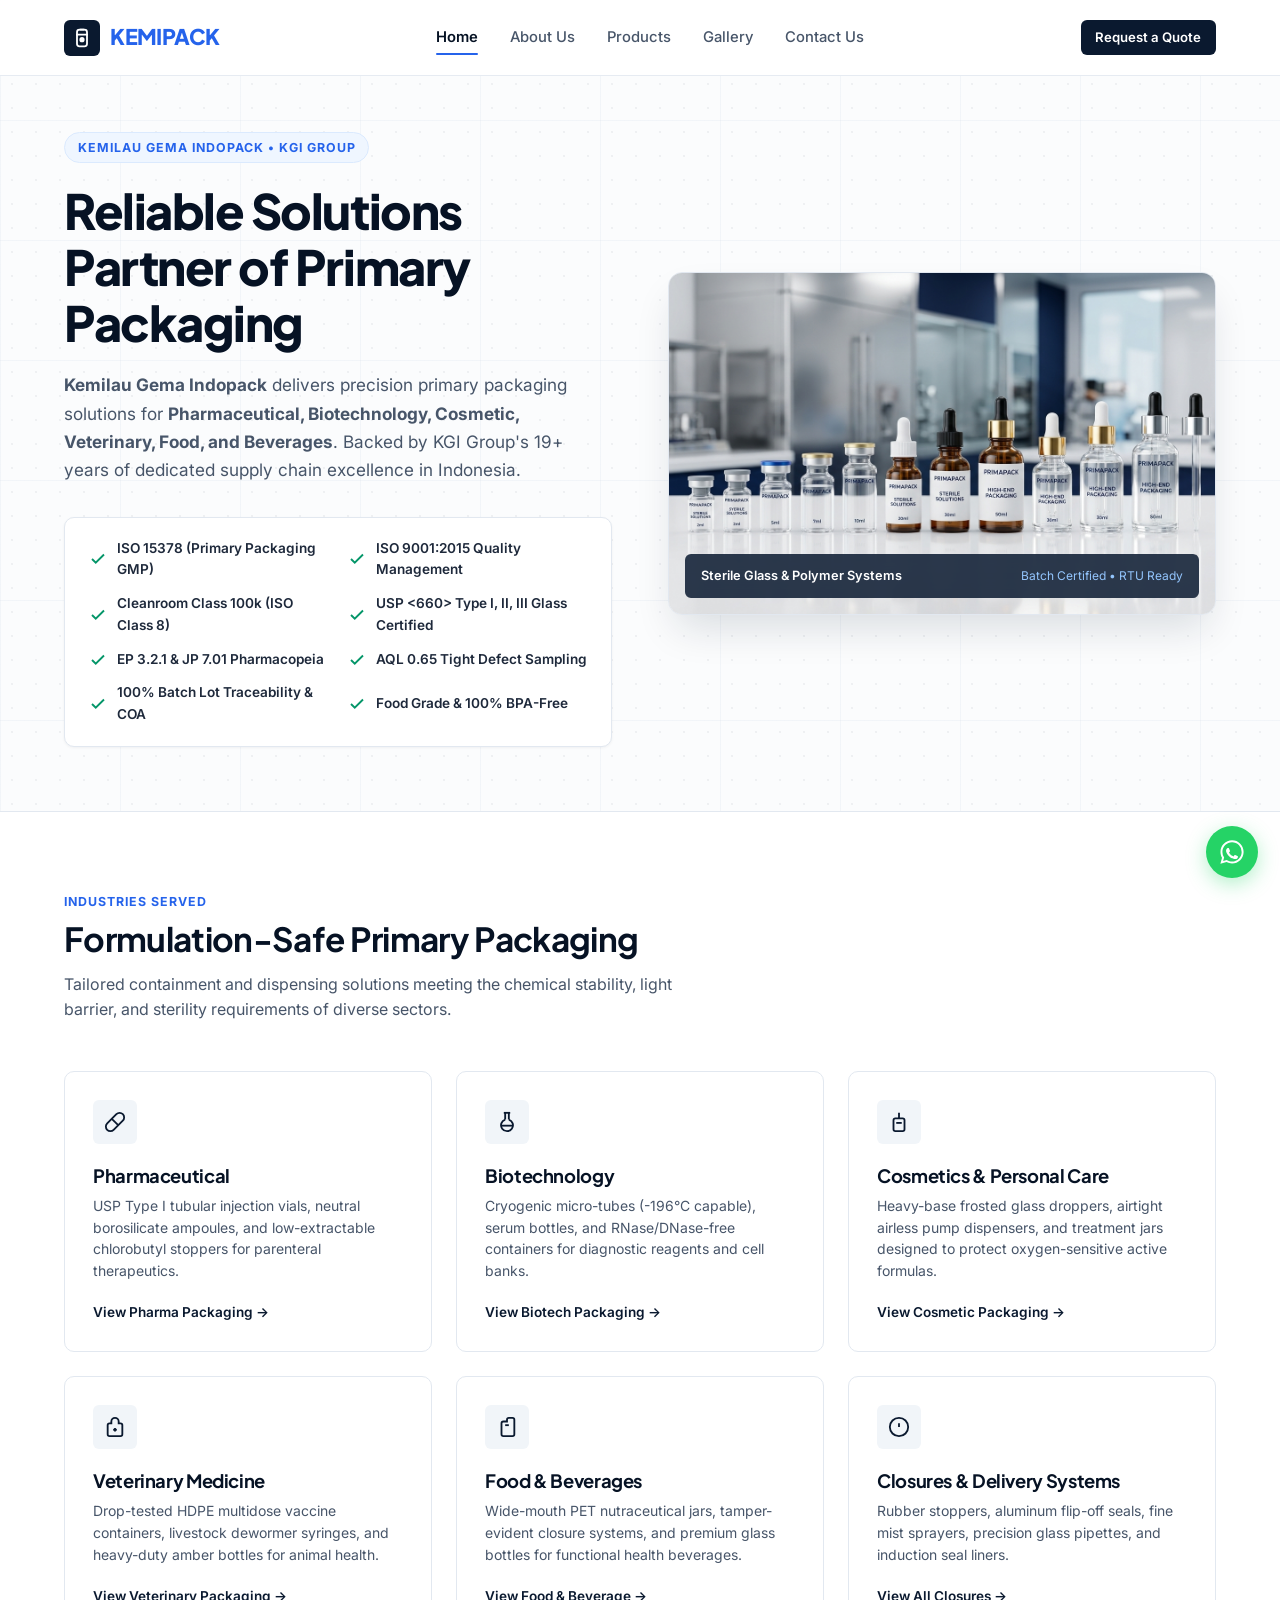
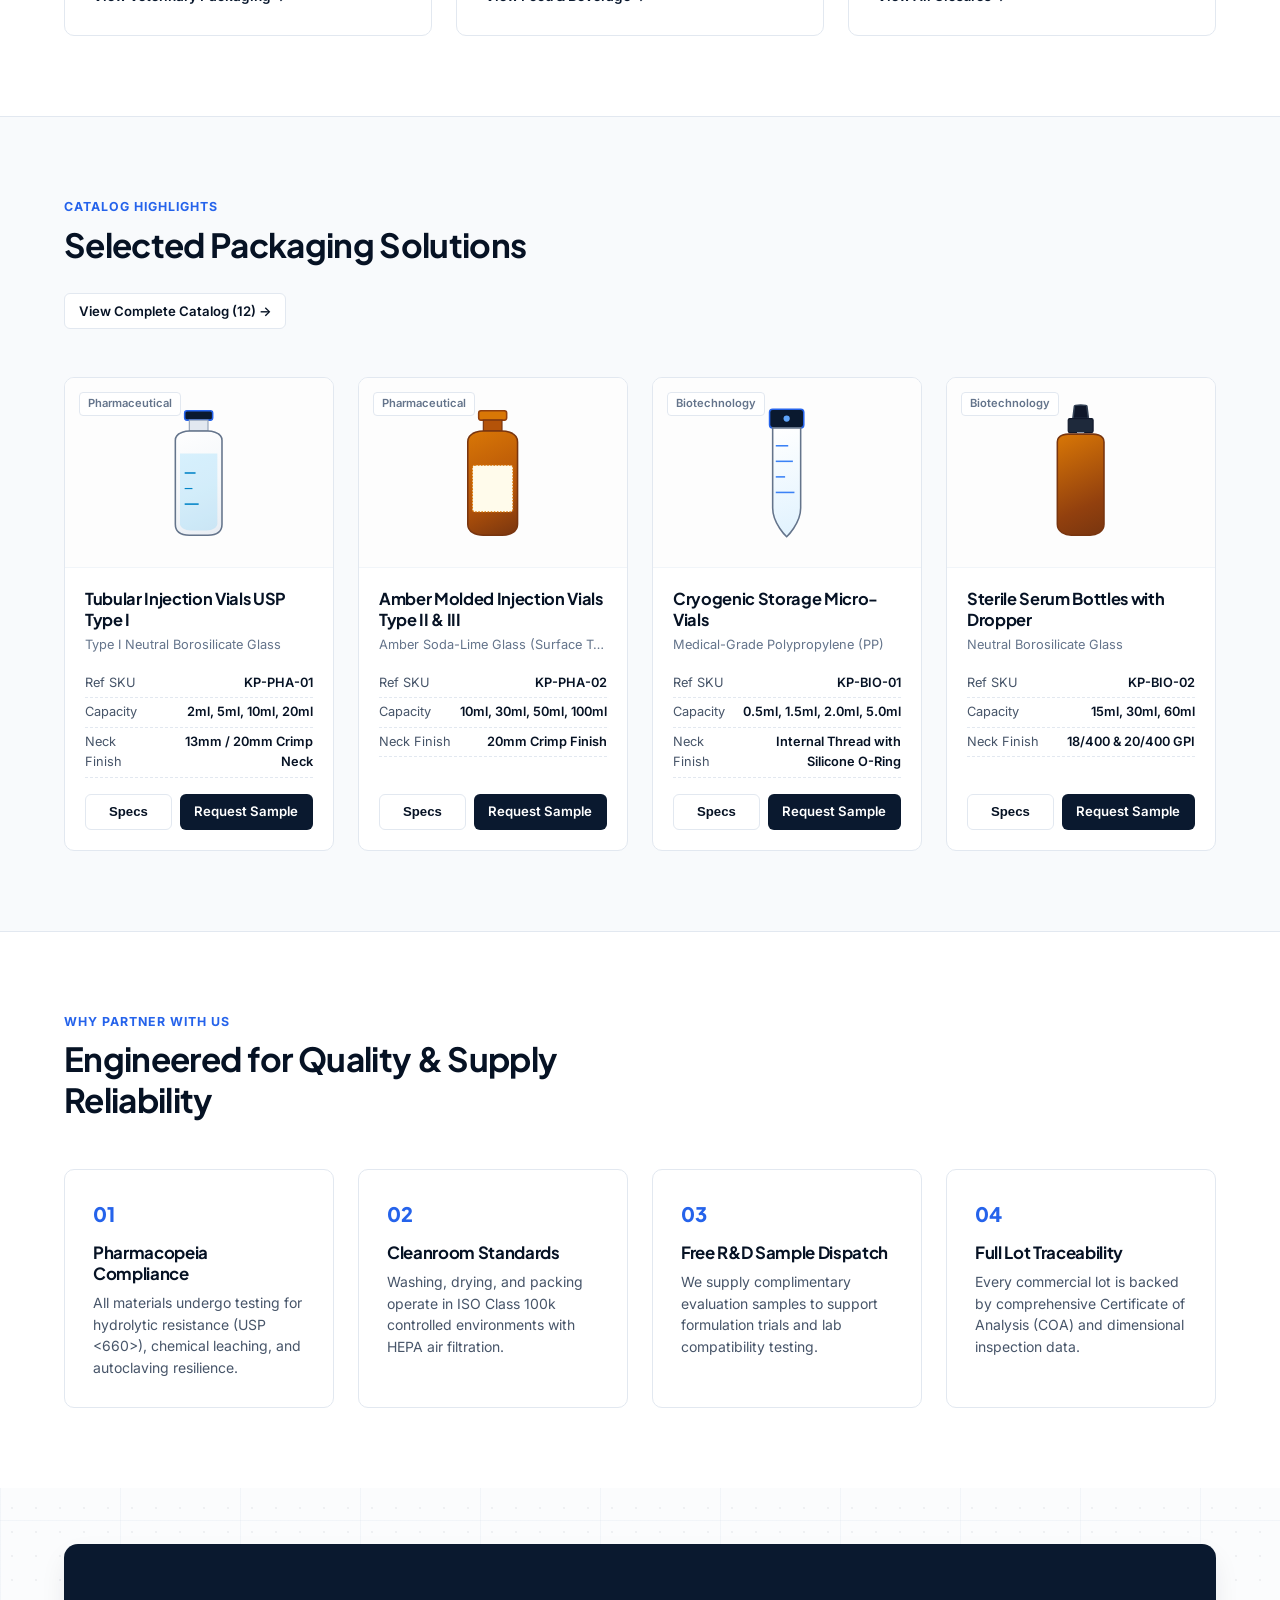
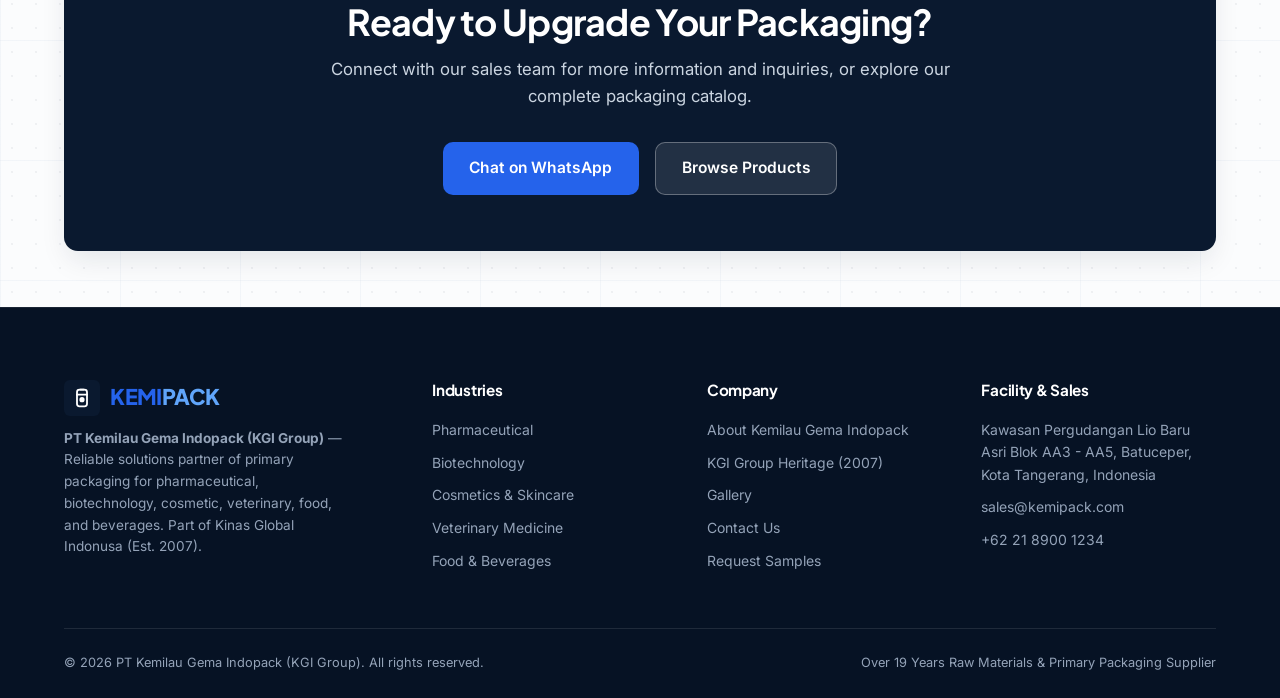
==== commit f46c8d6d: "feat: add comprehensive nationwide SEO, OpenGraph tags, JSON-LD schema, sitemap.xml, and robots.txt" ====
--- a/index.html
+++ b/index.html
@@ -3,8 +3,68 @@
 <head>
   <meta charset="UTF-8">
   <meta name="viewport" content="width=device-width, initial-scale=1.0">
-  <title>Kemi Pack — Primary Packaging Solutions Partner</title>
-  <meta name="description" content="Reliable solutions partner of primary packaging for pharmaceutical, biotechnology, cosmetic, veterinary, food, and beverages. ISO 15378 and cleanroom standards.">
+  <title>Kemi Pack — Reliable Solutions Partner of Primary Packaging</title>
+  <meta name="description" content="PT Kemilau Gema Indopack (KGI Group) delivers precision primary packaging solutions for pharmaceutical, biotechnology, cosmetic, veterinary, and food industries in Indonesia. ISO Class cleanroom standards.">
+  <meta name="keywords" content="primary packaging indonesia, botol kaca farmasi, kemasan kosmetik, botol tetes amber, botol vial injeksi, kemilau gema indopack, kemi pack, supplier kemasan obat, dropper bottles indonesia">
+  <meta name="robots" content="index, follow, max-image-preview:large, max-snippet:-1, max-video-preview:-1">
+  <link rel="canonical" href="https://kemipack.com/">
+
+  <!-- Nationwide Geographic Targeting for Indonesia -->
+  <meta name="geo.region" content="ID">
+  <meta name="geo.placename" content="Indonesia">
+
+  <!-- Open Graph / WhatsApp / Facebook / LinkedIn -->
+  <meta property="og:type" content="website">
+  <meta property="og:url" content="https://kemipack.com/">
+  <meta property="og:title" content="Kemi Pack — Reliable Solutions Partner of Primary Packaging">
+  <meta property="og:description" content="Precision primary packaging solutions for Pharmaceutical, Biotechnology, Cosmetic, Veterinary, and Food industries. Backed by 19+ years of supply chain excellence in Indonesia.">
+  <meta property="og:image" content="https://kemipack.com/assets/hero-banner.jpg">
+  <meta property="og:site_name" content="PT Kemilau Gema Indopack">
+  <meta property="og:locale" content="en_US">
+
+  <!-- Twitter Card -->
+  <meta name="twitter:card" content="summary_large_image">
+  <meta name="twitter:url" content="https://kemipack.com/">
+  <meta name="twitter:title" content="Kemi Pack — Reliable Solutions Partner of Primary Packaging">
+  <meta name="twitter:description" content="Precision primary packaging solutions for Pharmaceutical, Biotechnology, Cosmetic, Veterinary, and Food industries in Indonesia.">
+  <meta name="twitter:image" content="https://kemipack.com/assets/hero-banner.jpg">
+
+  <!-- JSON-LD Structured Data Schema -->
+  <script type="application/ld+json">
+  {
+    "@context": "https://schema.org",
+    "@type": ["Organization", "LocalBusiness"],
+    "name": "PT Kemilau Gema Indopack",
+    "alternateName": "Kemi Pack",
+    "url": "https://kemipack.com",
+    "logo": "https://kemipack.com/assets/hero-banner.jpg",
+    "image": "https://kemipack.com/assets/hero-banner.jpg",
+    "description": "Reliable solutions partner of primary packaging for pharmaceutical, biotechnology, cosmetic, veterinary, food, and beverages in Indonesia. Part of Kinas Global Indonusa (KGI Group).",
+    "address": {
+      "@type": "PostalAddress",
+      "streetAddress": "Kawasan Pergudangan Lio Baru Asri Blok AA3 - AA5, Batuceper",
+      "addressLocality": "Kota Tangerang",
+      "addressRegion": "Banten",
+      "postalCode": "15122",
+      "addressCountry": "ID"
+    },
+    "geo": {
+      "@type": "GeoCoordinates",
+      "latitude": -6.1783,
+      "longitude": 106.6319
+    },
+    "areaServed": {
+      "@type": "Country",
+      "name": "Indonesia"
+    },
+    "knowsAbout": ["Primary Packaging", "Pharmaceutical Glass Bottles", "Cosmetic Containers", "Cleanroom Packaging", "Injection Vials"],
+    "foundingDate": "2007",
+    "parentOrganization": {
+      "@type": "Organization",
+      "name": "Kinas Global Indonusa (KGI Group)"
+    }
+  }
+  </script>
   
   <link rel="stylesheet" href="css/style.css">
 </head>
@@ -249,13 +309,13 @@
     <section class="section-sm">
       <div class="container">
         <div class="cta-box">
-          <h2>Need Custom Packaging Mold or Sample Testing?</h2>
+          <h2>Ready to Upgrade Your Packaging?</h2>
           <p>
-            Connect directly with our packaging engineering team to discuss dimensional tolerances, sterilization parameters, and sample delivery.
+            Connect with our sales team for more information and inquiries, or explore our complete packaging catalog.
           </p>
           <div class="cta-buttons">
-            <a href="contact.html" class="btn btn-accent btn-lg">Request Evaluation Samples</a>
-            <a href="https://wa.me/6281234567890?text=Hello%20Kemi%20Pack,%20we%20would%20like%20to%20inquire%20about%20primary%20packaging%20solutions" target="_blank" rel="noopener" class="btn btn-outline btn-lg" style="background: rgba(255,255,255,0.1); border-color: rgba(255,255,255,0.3); color: #fff;">Chat on WhatsApp</a>
+            <a href="https://wa.me/6281234567890?text=Hello%20Kemi%20Pack,%20we%20would%20like%20to%20inquire%20about%20primary%20packaging%20solutions" target="_blank" rel="noopener" class="btn btn-accent btn-lg">Chat on WhatsApp</a>
+            <a href="products.html" class="btn btn-outline btn-lg" style="background: rgba(255,255,255,0.1); border-color: rgba(255,255,255,0.3); color: #fff;">Browse Products</a>
           </div>
         </div>
       </div>
--- a/css/style.css
+++ b/css/style.css
@@ -1259,6 +1259,13 @@
   display: grid;
   grid-template-columns: repeat(3, 1fr);
   gap: 1.75rem;
+  min-height: 420px;
+  transition: opacity 0.2s ease, transform 0.2s ease;
+}
+
+.gallery-grid.is-transitioning {
+  opacity: 0.4;
+  transform: translateY(4px);
 }
 
 @media (max-width: 992px) {
@@ -1601,9 +1608,39 @@
 
 @media (max-width: 768px) {
   .lightbox-nav {
-    display: none;
+    display: flex;
+    width: 44px;
+    height: 44px;
+    background: rgba(6, 18, 36, 0.75);
+    backdrop-filter: blur(8px);
+    border: 1px solid rgba(255, 255, 255, 0.25);
+    box-shadow: 0 4px 14px rgba(0, 0, 0, 0.4);
+    z-index: 20;
+  }
+  .lightbox-prev {
+    left: 0.65rem;
+  }
+  .lightbox-next {
+    right: 0.65rem;
+  }
+  .lightbox-close {
+    top: 1rem;
+    right: 1rem;
+    width: 40px;
+    height: 40px;
+    background: rgba(6, 18, 36, 0.75);
+    border: 1px solid rgba(255, 255, 255, 0.25);
+    z-index: 20;
   }
   .lightbox-img {
-    max-height: 60vh;
-  }
-}
+    max-height: 65vh;
+    max-width: 94vw;
+  }
+  .lightbox-caption {
+    margin-top: 1rem;
+    padding: 0 1rem;
+  }
+  .lightbox-caption h3 {
+    font-size: 1.1rem;
+  }
+}
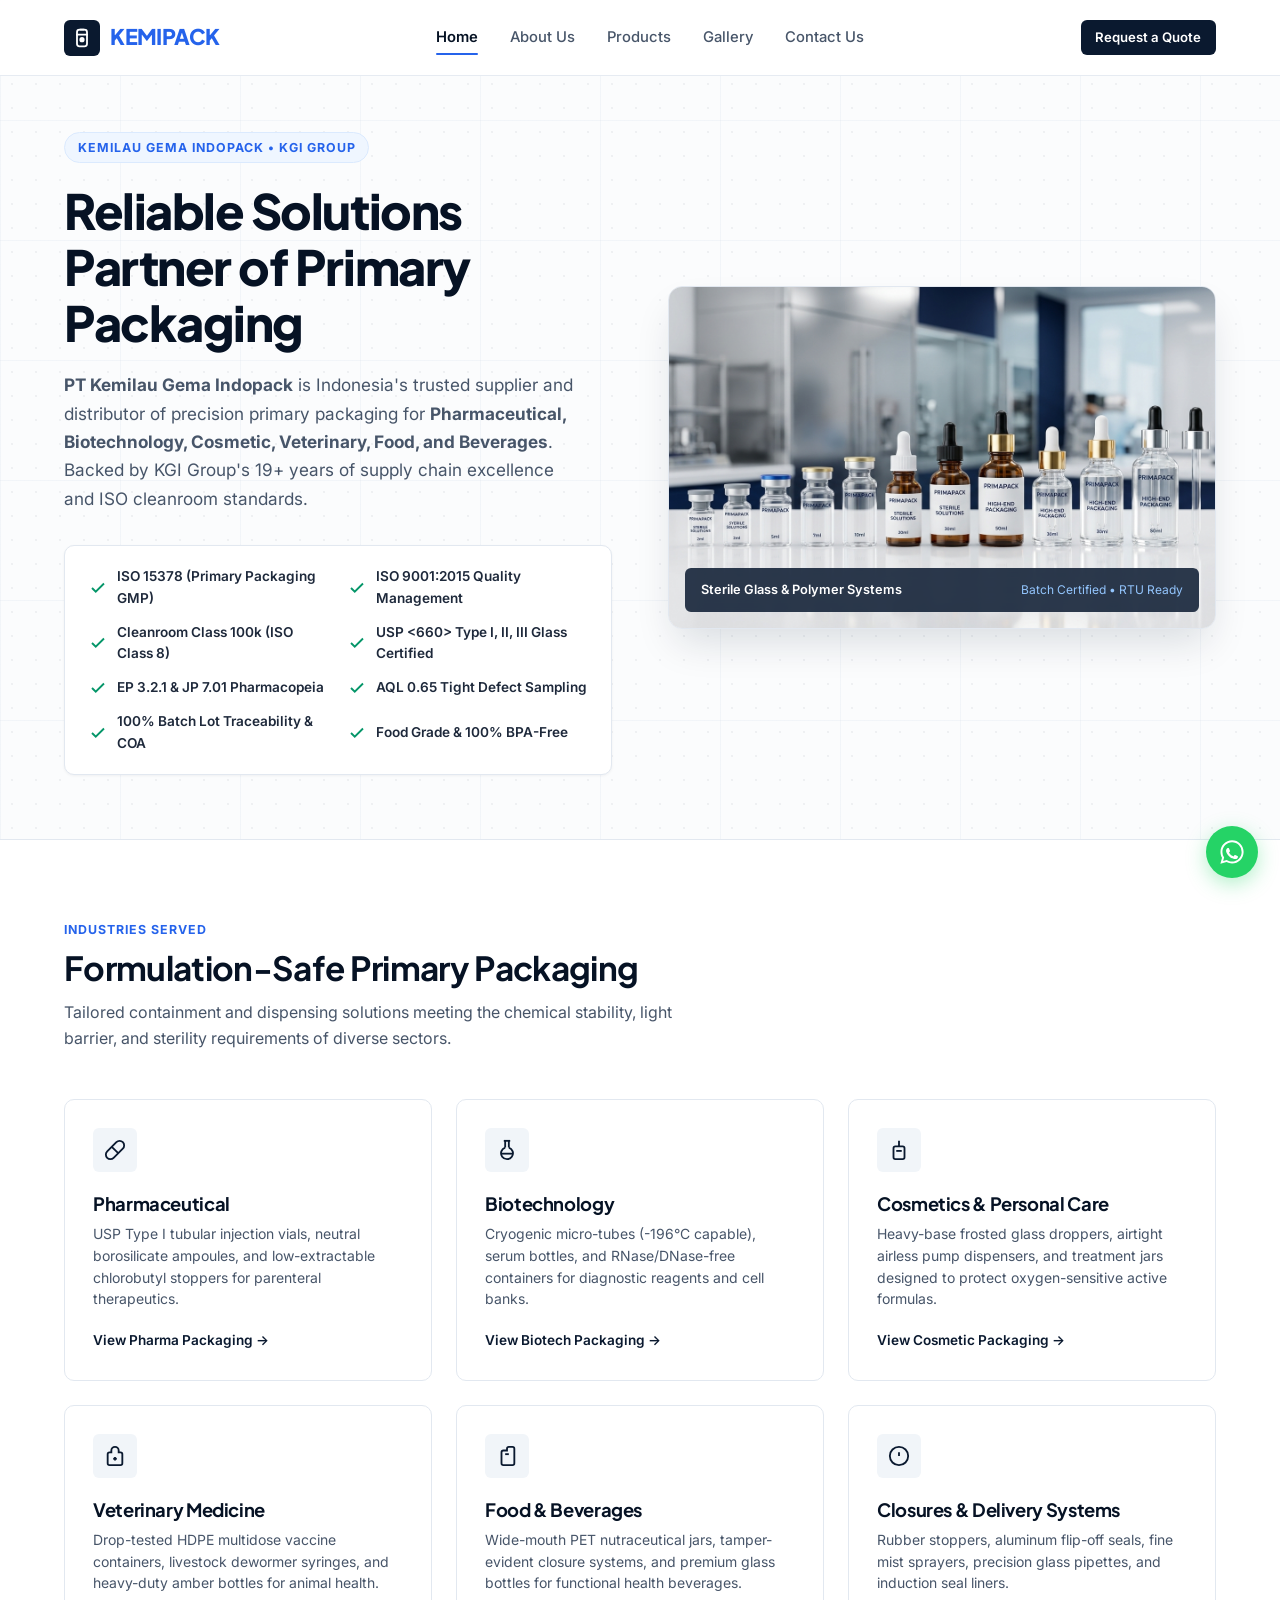
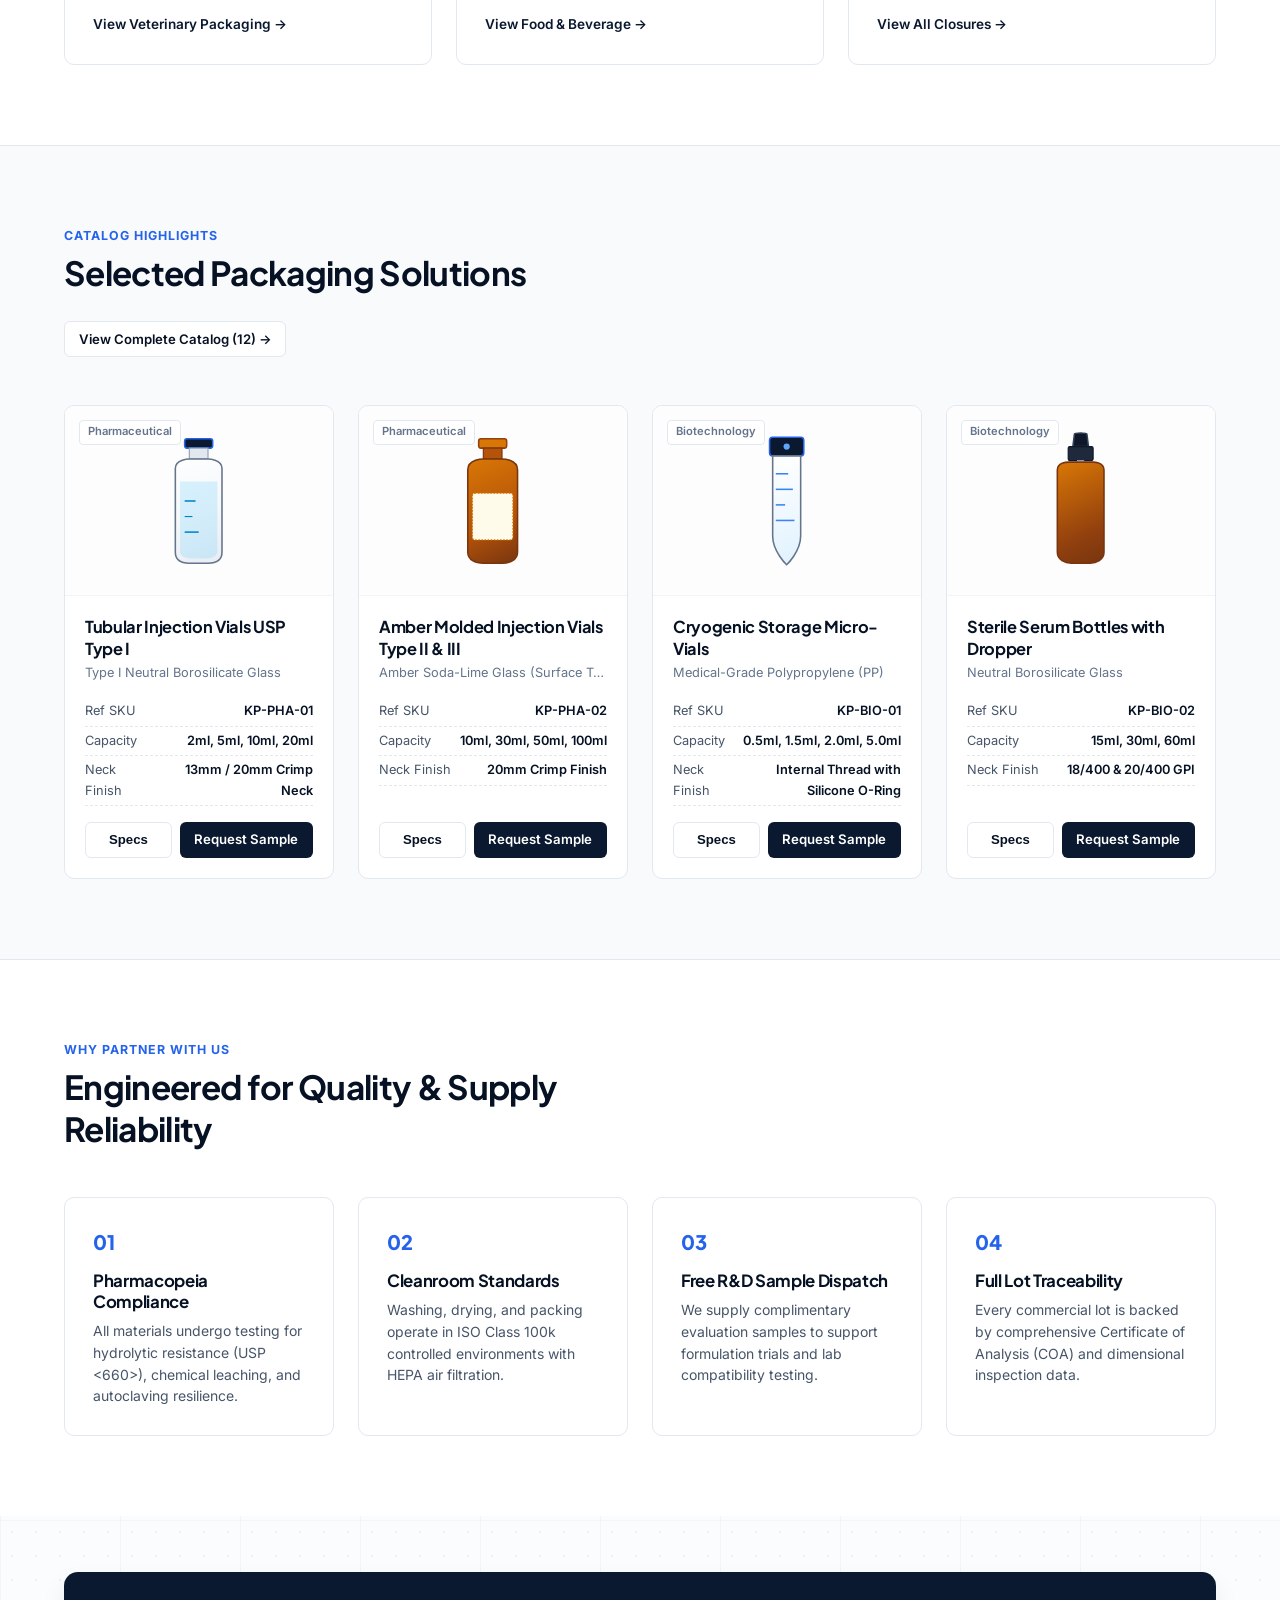
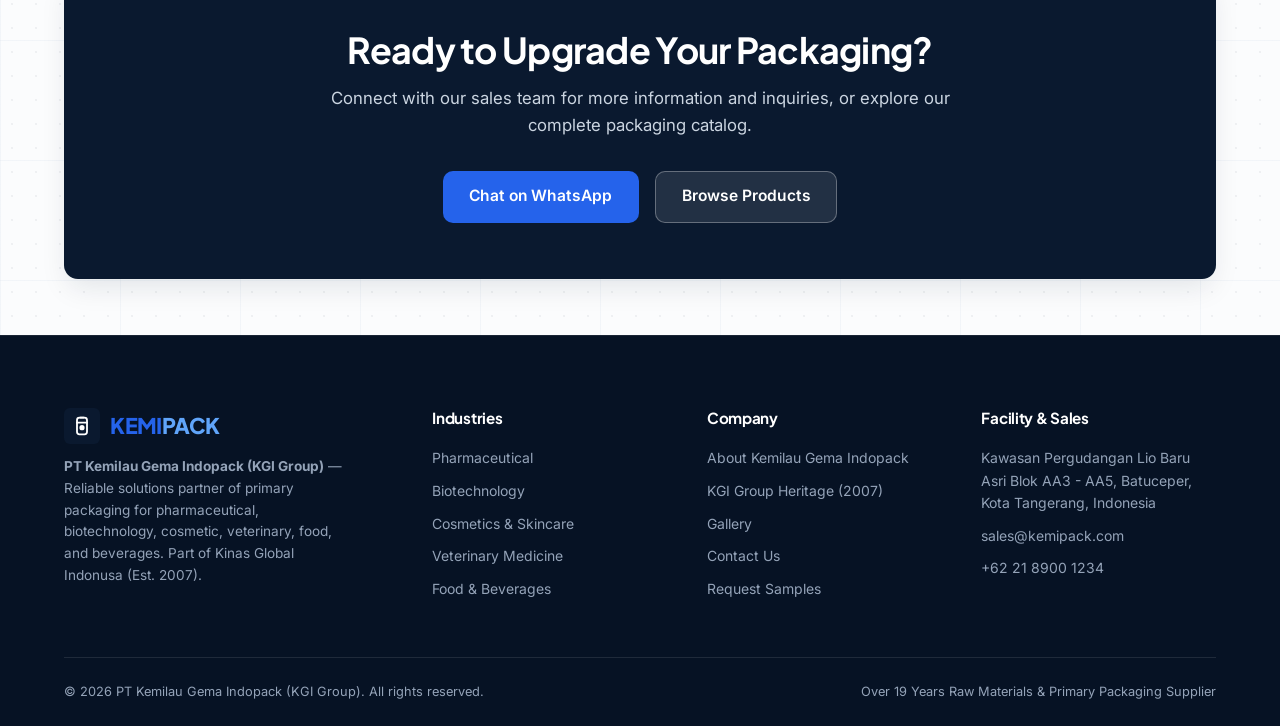
==== commit 578ef7ad: "seo: refine corporate titles and expand supplier/distributor keywords across all 6 core industries" ====
--- a/index.html
+++ b/index.html
@@ -3,9 +3,9 @@
 <head>
   <meta charset="UTF-8">
   <meta name="viewport" content="width=device-width, initial-scale=1.0">
-  <title>Kemi Pack — Reliable Solutions Partner of Primary Packaging</title>
-  <meta name="description" content="PT Kemilau Gema Indopack (KGI Group) delivers precision primary packaging solutions for pharmaceutical, biotechnology, cosmetic, veterinary, and food industries in Indonesia. ISO Class cleanroom standards.">
-  <meta name="keywords" content="primary packaging indonesia, botol kaca farmasi, kemasan kosmetik, botol tetes amber, botol vial injeksi, kemilau gema indopack, kemi pack, supplier kemasan obat, dropper bottles indonesia">
+  <title>Kemi Pack — Primary Packaging Solutions Partner</title>
+  <meta name="description" content="PT Kemilau Gema Indopack (KGI Group) is a leading supplier and distributor of primary packaging in Indonesia for Pharmaceutical, Biotechnology, Cosmetic, Veterinary, Food, and Beverages. ISO cleanroom certified.">
+  <meta name="keywords" content="supplier packaging pharmaceutical, supplier packaging cosmetic, supplier packaging biotechnology, supplier packaging veterinary, supplier packaging food and beverages, distributor packaging indonesia, supplier packaging kosmetik indonesia, supplier packaging obat2an, supplier packaging obat-obatan, distributor botol farmasi, supplier botol kosmetik, botol vial injeksi, botol kaca amber, kemilau gema indopack, kemi pack">
   <meta name="robots" content="index, follow, max-image-preview:large, max-snippet:-1, max-video-preview:-1">
   <link rel="canonical" href="https://kemipack.com/">
 
@@ -16,8 +16,8 @@
   <!-- Open Graph / WhatsApp / Facebook / LinkedIn -->
   <meta property="og:type" content="website">
   <meta property="og:url" content="https://kemipack.com/">
-  <meta property="og:title" content="Kemi Pack — Reliable Solutions Partner of Primary Packaging">
-  <meta property="og:description" content="Precision primary packaging solutions for Pharmaceutical, Biotechnology, Cosmetic, Veterinary, and Food industries. Backed by 19+ years of supply chain excellence in Indonesia.">
+  <meta property="og:title" content="Kemi Pack — Primary Packaging Solutions Partner">
+  <meta property="og:description" content="Supplier and distributor of precision primary packaging in Indonesia for Pharmaceutical, Biotechnology, Cosmetic, Veterinary, Food, and Beverages.">
   <meta property="og:image" content="https://kemipack.com/assets/hero-banner.jpg">
   <meta property="og:site_name" content="PT Kemilau Gema Indopack">
   <meta property="og:locale" content="en_US">
@@ -25,8 +25,8 @@
   <!-- Twitter Card -->
   <meta name="twitter:card" content="summary_large_image">
   <meta name="twitter:url" content="https://kemipack.com/">
-  <meta name="twitter:title" content="Kemi Pack — Reliable Solutions Partner of Primary Packaging">
-  <meta name="twitter:description" content="Precision primary packaging solutions for Pharmaceutical, Biotechnology, Cosmetic, Veterinary, and Food industries in Indonesia.">
+  <meta name="twitter:title" content="Kemi Pack — Primary Packaging Solutions Partner">
+  <meta name="twitter:description" content="Supplier and distributor of primary packaging for Pharmaceutical, Biotechnology, Cosmetic, Veterinary, Food & Beverages.">
   <meta name="twitter:image" content="https://kemipack.com/assets/hero-banner.jpg">
 
   <!-- JSON-LD Structured Data Schema -->
@@ -35,11 +35,11 @@
     "@context": "https://schema.org",
     "@type": ["Organization", "LocalBusiness"],
     "name": "PT Kemilau Gema Indopack",
-    "alternateName": "Kemi Pack",
+    "alternateName": ["Kemi Pack", "KGI Group Primary Packaging"],
     "url": "https://kemipack.com",
     "logo": "https://kemipack.com/assets/hero-banner.jpg",
     "image": "https://kemipack.com/assets/hero-banner.jpg",
-    "description": "Reliable solutions partner of primary packaging for pharmaceutical, biotechnology, cosmetic, veterinary, food, and beverages in Indonesia. Part of Kinas Global Indonusa (KGI Group).",
+    "description": "Trusted supplier and distributor of primary packaging in Indonesia for pharmaceutical, biotechnology, cosmetic, veterinary, food, and beverages. Part of Kinas Global Indonusa (KGI Group).",
     "address": {
       "@type": "PostalAddress",
       "streetAddress": "Kawasan Pergudangan Lio Baru Asri Blok AA3 - AA5, Batuceper",
@@ -57,7 +57,19 @@
       "@type": "Country",
       "name": "Indonesia"
     },
-    "knowsAbout": ["Primary Packaging", "Pharmaceutical Glass Bottles", "Cosmetic Containers", "Cleanroom Packaging", "Injection Vials"],
+    "knowsAbout": [
+      "Supplier Packaging Pharmaceutical",
+      "Supplier Packaging Cosmetic",
+      "Supplier Packaging Biotechnology",
+      "Supplier Packaging Veterinary",
+      "Supplier Packaging Food and Beverages",
+      "Distributor Packaging Indonesia",
+      "Supplier Packaging Kosmetik Indonesia",
+      "Supplier Packaging Obat-obatan",
+      "Pharmaceutical Glass Bottles & Vials",
+      "Cosmetic Dropper Bottles & Airless Pumps",
+      "ISO Cleanroom Primary Packaging"
+    ],
     "foundingDate": "2007",
     "parentOrganization": {
       "@type": "Organization",
@@ -128,7 +140,7 @@
             Reliable Solutions Partner of Primary Packaging
           </h1>
           <p class="hero-desc">
-            <strong>Kemilau Gema Indopack</strong> delivers precision primary packaging solutions for <strong>Pharmaceutical, Biotechnology, Cosmetic, Veterinary, Food, and Beverages</strong>. Backed by KGI Group's 19+ years of dedicated supply chain excellence in Indonesia.
+            <strong>PT Kemilau Gema Indopack</strong> is Indonesia's trusted supplier and distributor of precision primary packaging for <strong>Pharmaceutical, Biotechnology, Cosmetic, Veterinary, Food, and Beverages</strong>. Backed by KGI Group's 19+ years of supply chain excellence and ISO cleanroom standards.
           </p>
           <!-- Expanded ISO & Regulatory Standards Checklist -->
           <div class="hero-iso-checklist">
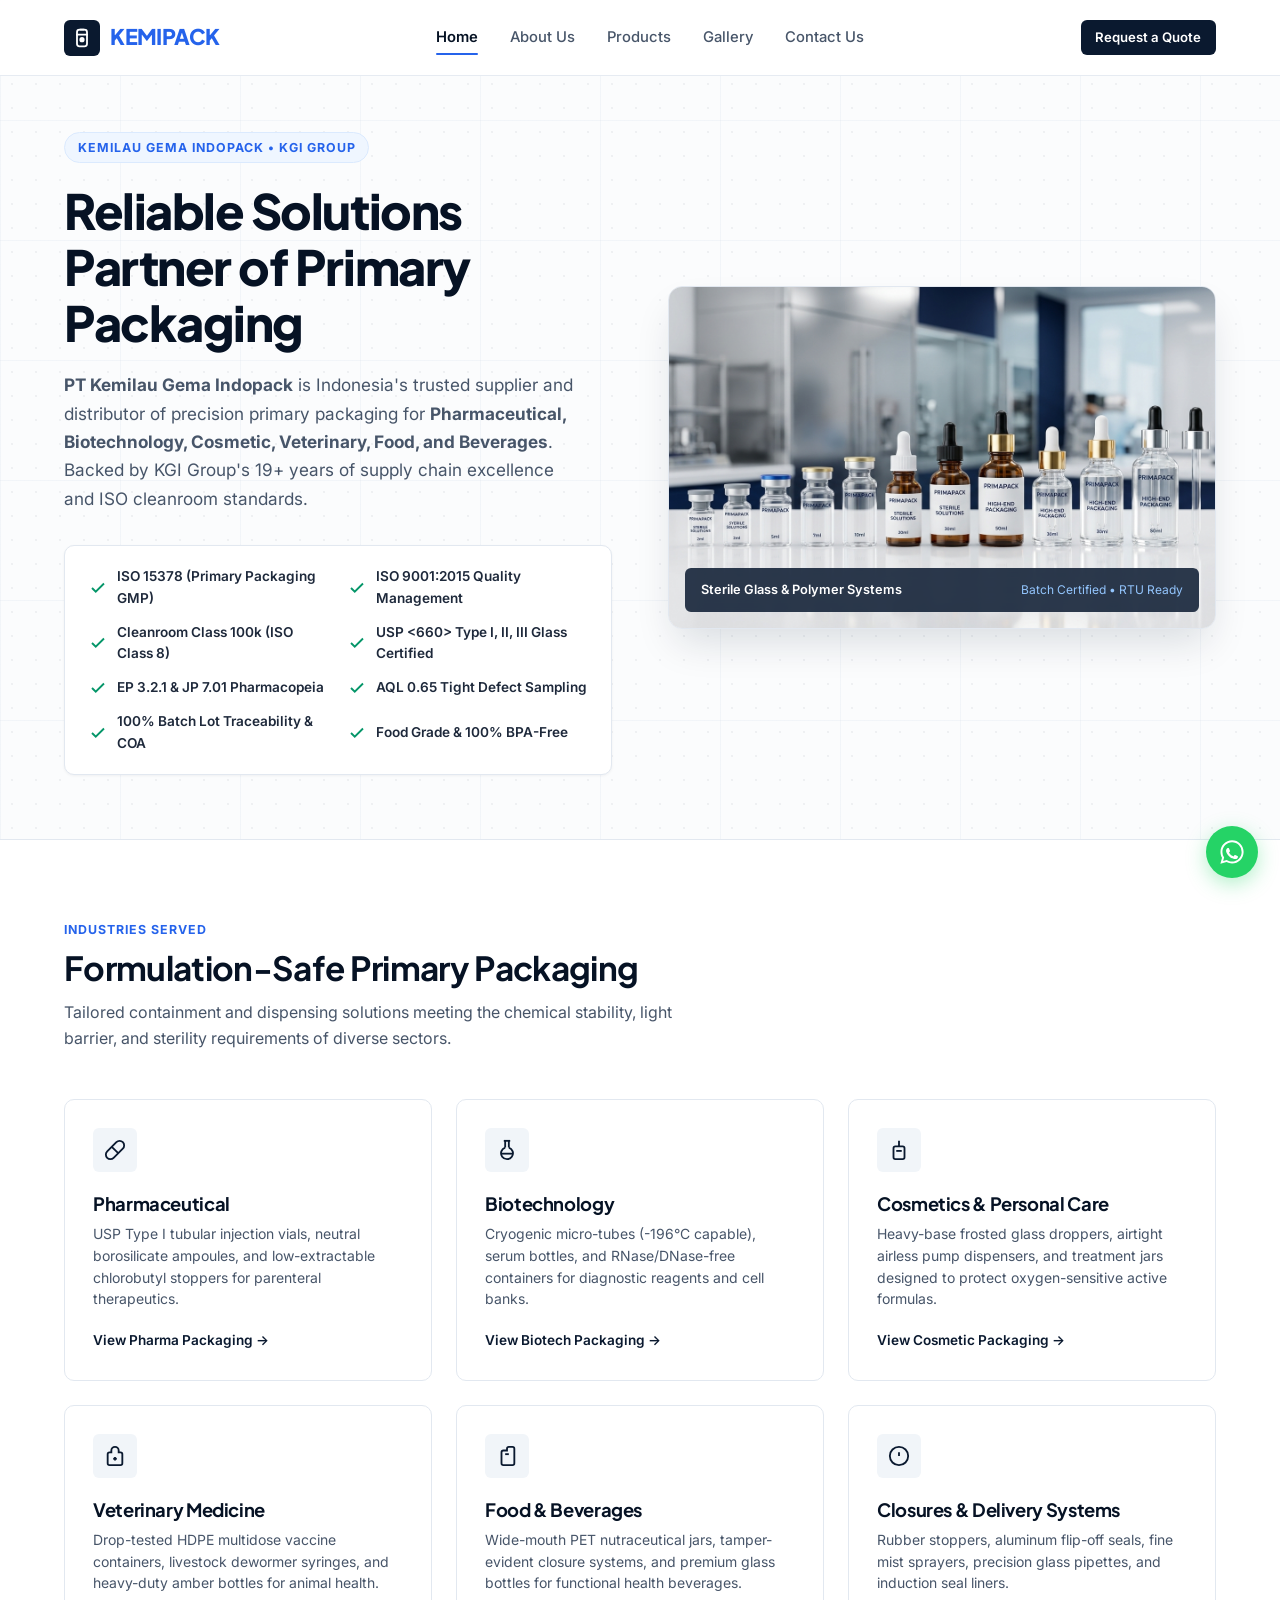
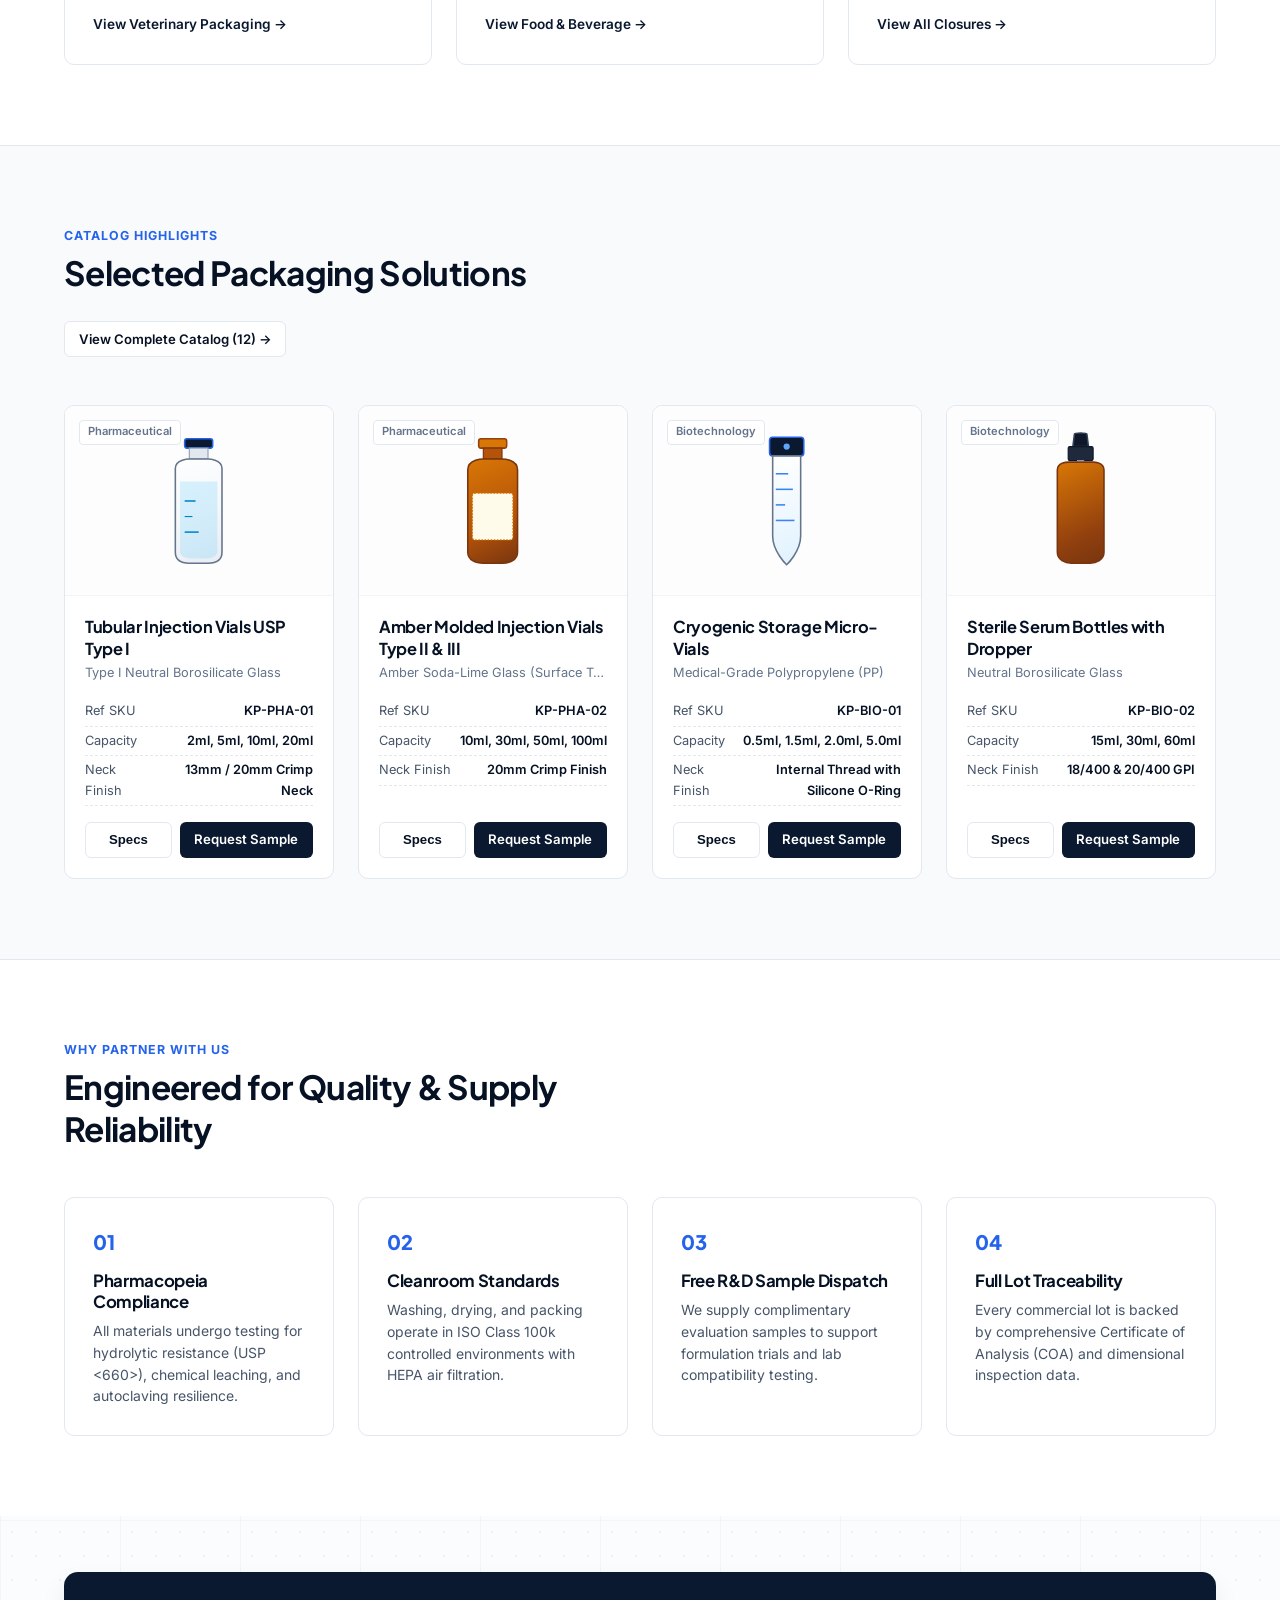
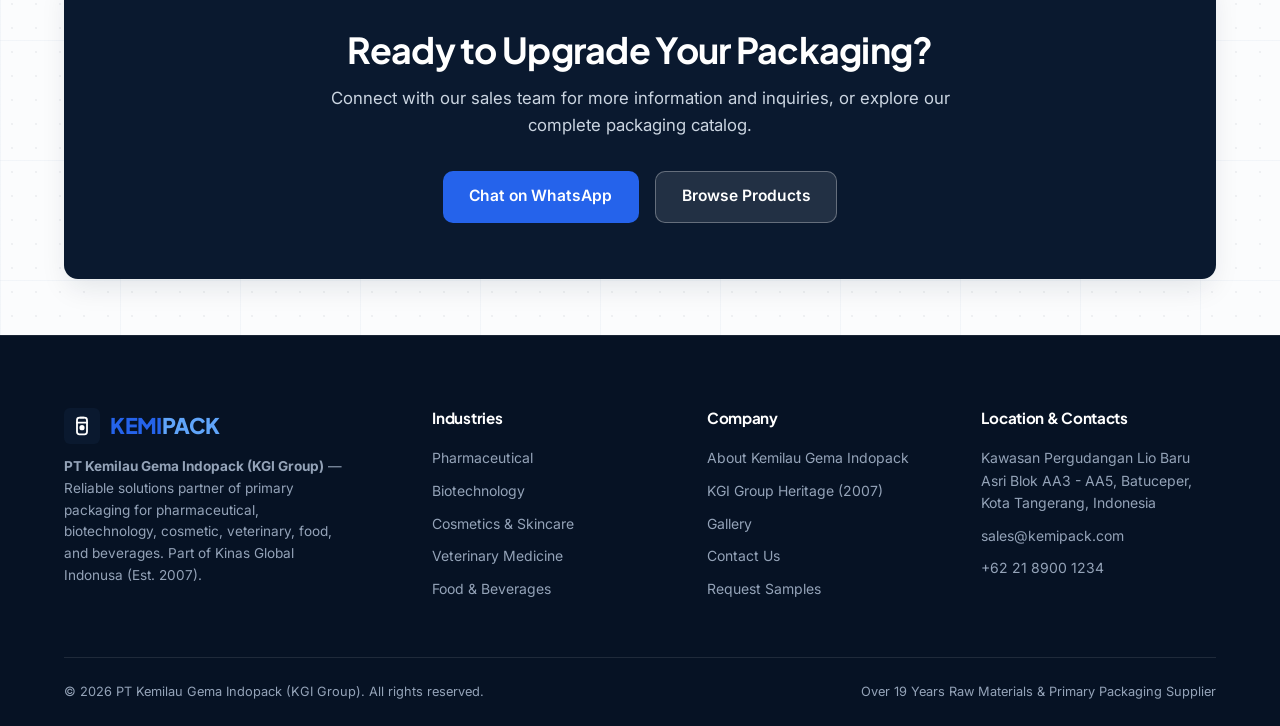
==== commit 024a990f: "chore(footer): update 'Facility & Sales' heading to 'Location & Contacts' across all pages" ====
--- a/index.html
+++ b/index.html
@@ -408,7 +408,7 @@
         </div>
 
         <div class="footer-col">
-          <h4>Facility &amp; Sales</h4>
+          <h4>Location &amp; Contacts</h4>
           <ul class="footer-links">
             <li>Kawasan Pergudangan Lio Baru Asri Blok AA3 - AA5, Batuceper, Kota Tangerang, Indonesia</li>
             <li><a href="mailto:sales@kemipack.com">sales@kemipack.com</a></li>
--- a/css/style.css
+++ b/css/style.css
@@ -1644,3 +1644,250 @@
     font-size: 1.1rem;
   }
 }
+
+/* ==========================================================================
+   About Page Styles & Responsive Layouts
+   ========================================================================== */
+
+.about-hero-section {
+  padding-top: calc(var(--header-height) + 3.5rem);
+  padding-bottom: 3.5rem;
+  border-bottom: 1px solid var(--slate-200);
+}
+
+.about-heritage-grid {
+  display: grid;
+  grid-template-columns: 1.15fr 0.85fr;
+  gap: 3.5rem;
+  align-items: center;
+}
+
+.about-heritage-text p {
+  font-size: 1rem;
+  line-height: 1.7;
+  color: var(--slate-600);
+  margin-bottom: 1.25rem;
+}
+
+.about-heritage-text p:last-of-type {
+  margin-bottom: 2rem;
+}
+
+.about-stats-grid {
+  display: grid;
+  grid-template-columns: 1fr 1fr;
+  gap: 1.5rem;
+  border-top: 1px solid var(--slate-200);
+  padding-top: 1.5rem;
+}
+
+.about-stat-number {
+  font-size: 1.6rem;
+  font-weight: 800;
+  color: var(--navy-900);
+  font-family: 'Plus Jakarta Sans', sans-serif;
+  line-height: 1.2;
+}
+
+.about-stat-label {
+  font-size: 0.85rem;
+  color: var(--slate-500);
+  margin-top: 0.25rem;
+  line-height: 1.4;
+}
+
+.about-quality-card {
+  background: var(--navy-900);
+  color: var(--color-white);
+  padding: 2.5rem;
+  border-radius: var(--radius-lg);
+  box-shadow: var(--shadow-xl);
+  border: 1px solid rgba(255, 255, 255, 0.08);
+}
+
+.about-quality-tag {
+  font-size: 0.75rem;
+  text-transform: uppercase;
+  letter-spacing: 0.08em;
+  color: #93c5fd;
+  font-weight: 700;
+  margin-bottom: 0.5rem;
+}
+
+.about-quality-title {
+  color: #ffffff;
+  font-size: 1.45rem;
+  font-weight: 700;
+  margin-bottom: 1rem;
+  line-height: 1.3;
+}
+
+.about-quality-desc {
+  color: #cbd5e1;
+  font-size: 0.925rem;
+  line-height: 1.6;
+  margin-bottom: 1.75rem;
+}
+
+.about-quality-specs {
+  display: grid;
+  grid-template-columns: 1fr 1fr;
+  gap: 1.25rem;
+  border-top: 1px solid rgba(255, 255, 255, 0.15);
+  padding-top: 1.5rem;
+}
+
+.about-spec-val {
+  font-size: 1.35rem;
+  font-weight: 800;
+  color: #60a5fa;
+  font-family: 'Plus Jakarta Sans', sans-serif;
+  line-height: 1.2;
+}
+
+.about-spec-lbl {
+  font-size: 0.775rem;
+  color: #94a3b8;
+  margin-top: 0.2rem;
+  line-height: 1.35;
+}
+
+/* Vision & Mission */
+.vision-mission-grid {
+  display: grid;
+  grid-template-columns: 1fr 1fr;
+  gap: 2rem;
+  max-width: 1050px;
+  margin: 0 auto;
+}
+
+.vision-card {
+  background: var(--color-white);
+  border: 1.5px solid var(--slate-200);
+  border-top: 4px solid var(--navy-900);
+  border-radius: var(--radius-md);
+  padding: 2.25rem;
+  box-shadow: var(--shadow-sm);
+  display: flex;
+  flex-direction: column;
+}
+
+.mission-card {
+  background: var(--color-white);
+  border: 1.5px solid var(--slate-200);
+  border-top: 4px solid var(--blue-600);
+  border-radius: var(--radius-md);
+  padding: 2.25rem;
+  box-shadow: var(--shadow-sm);
+  display: flex;
+  flex-direction: column;
+}
+
+.vm-tag {
+  font-size: 0.775rem;
+  font-weight: 800;
+  letter-spacing: 0.1em;
+  text-transform: uppercase;
+  color: var(--blue-600);
+  margin-bottom: 0.75rem;
+}
+
+.vision-text {
+  font-size: 1.2rem;
+  font-weight: 700;
+  color: var(--navy-950);
+  line-height: 1.65;
+  margin-top: 0.75rem;
+}
+
+.mission-list {
+  display: flex;
+  flex-direction: column;
+  gap: 1.25rem;
+  margin-top: 0.5rem;
+}
+
+.mission-item {
+  display: flex;
+  gap: 1rem;
+  align-items: flex-start;
+}
+
+.mission-num {
+  width: 28px;
+  height: 28px;
+  background: var(--blue-50);
+  color: var(--blue-600);
+  border-radius: 50%;
+  display: flex;
+  align-items: center;
+  justify-content: center;
+  font-weight: 800;
+  font-size: 0.85rem;
+  flex-shrink: 0;
+  margin-top: 2px;
+}
+
+.mission-content h4 {
+  font-size: 1.05rem;
+  color: var(--navy-950);
+  margin-bottom: 0.2rem;
+}
+
+.mission-content p {
+  font-size: 0.9rem;
+  color: var(--slate-600);
+  line-height: 1.5;
+}
+
+/* Responsive adjustments for About Us */
+@media (max-width: 992px) {
+  .about-heritage-grid {
+    grid-template-columns: 1fr;
+    gap: 2.5rem;
+  }
+}
+
+@media (max-width: 860px) {
+  .vision-mission-grid {
+    grid-template-columns: 1fr;
+    gap: 1.5rem;
+  }
+}
+
+@media (max-width: 600px) {
+  .about-hero-section {
+    padding-top: calc(var(--header-height) + 2rem);
+    padding-bottom: 2.5rem;
+  }
+  
+  .about-quality-card {
+    padding: 1.75rem 1.25rem;
+  }
+  
+  .vision-card,
+  .mission-card {
+    padding: 1.5rem 1.25rem;
+  }
+  
+  .vision-text {
+    font-size: 1.05rem;
+    line-height: 1.55;
+  }
+}
+
+@media (max-width: 480px) {
+  .about-stats-grid {
+    grid-template-columns: 1fr;
+    gap: 1rem;
+  }
+  
+  .about-quality-specs {
+    grid-template-columns: 1fr 1fr;
+    gap: 1rem;
+  }
+  
+  .about-spec-val {
+    font-size: 1.2rem;
+  }
+}
